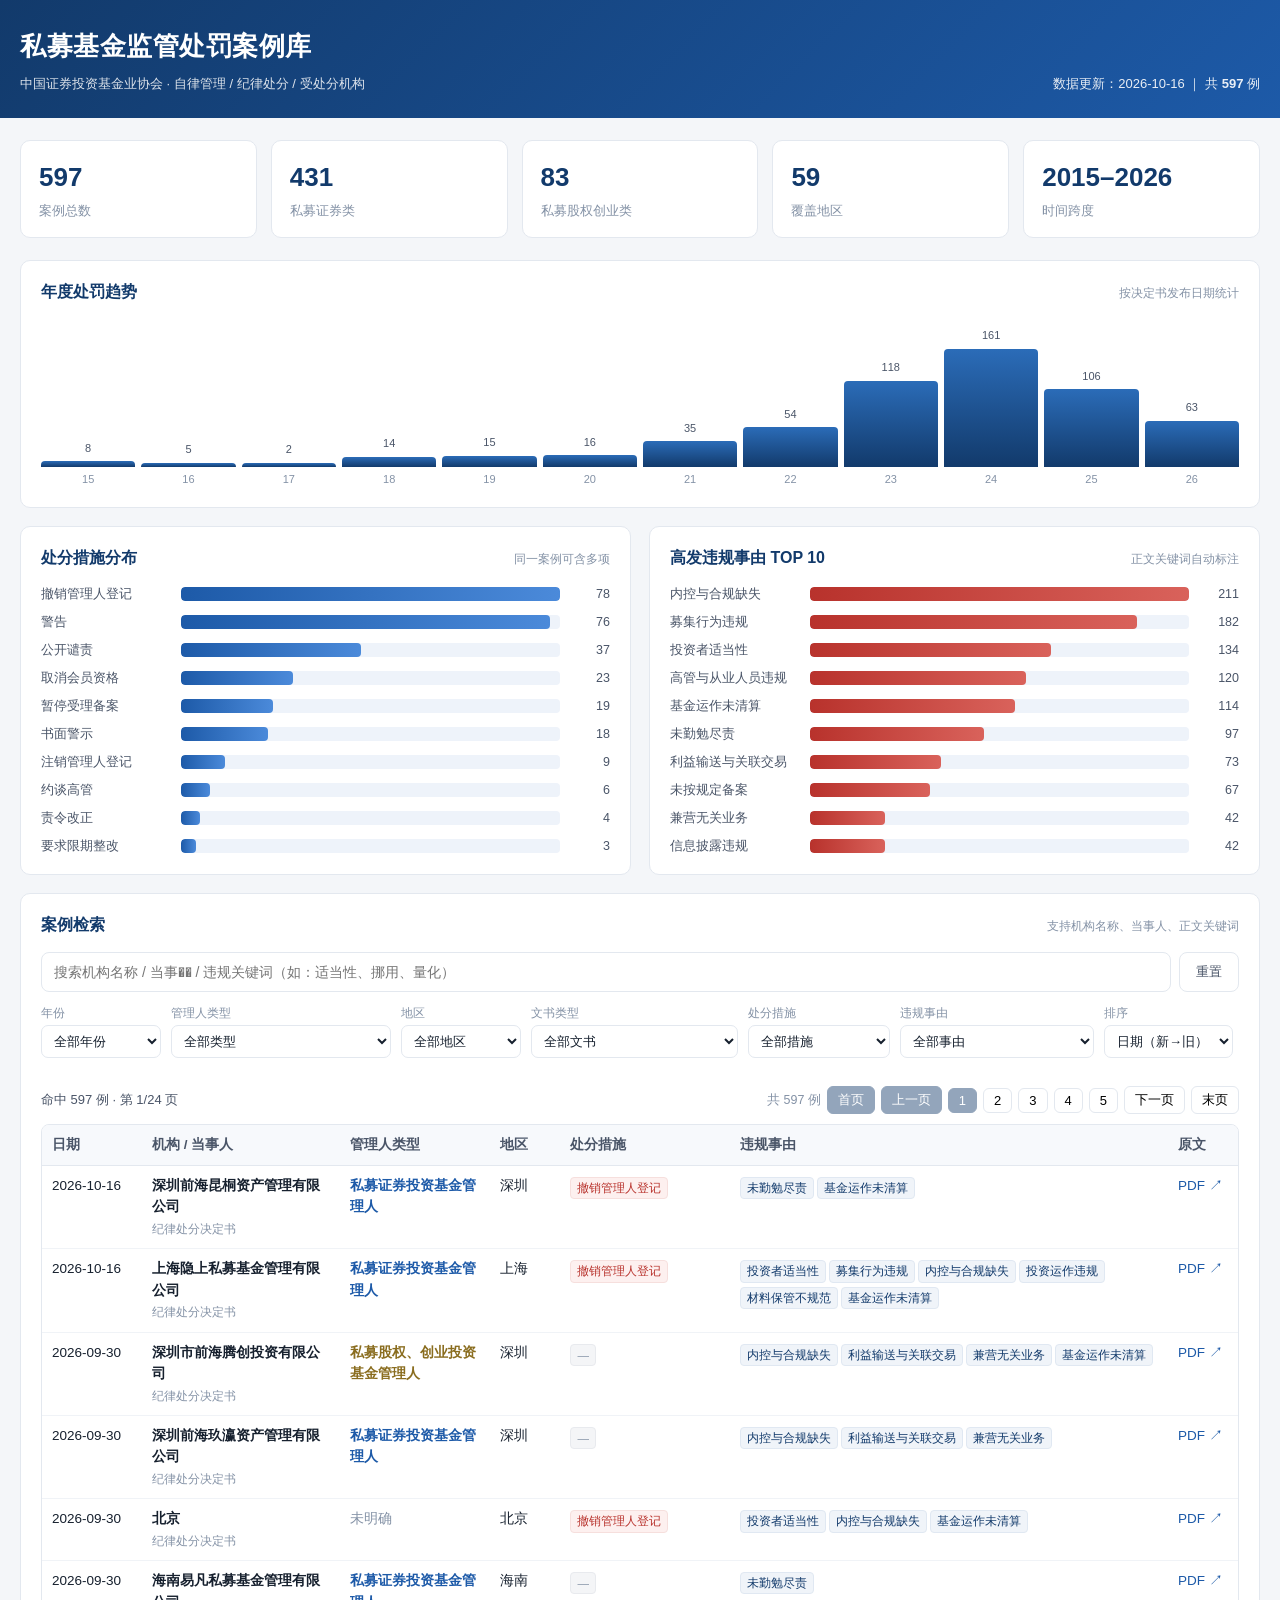
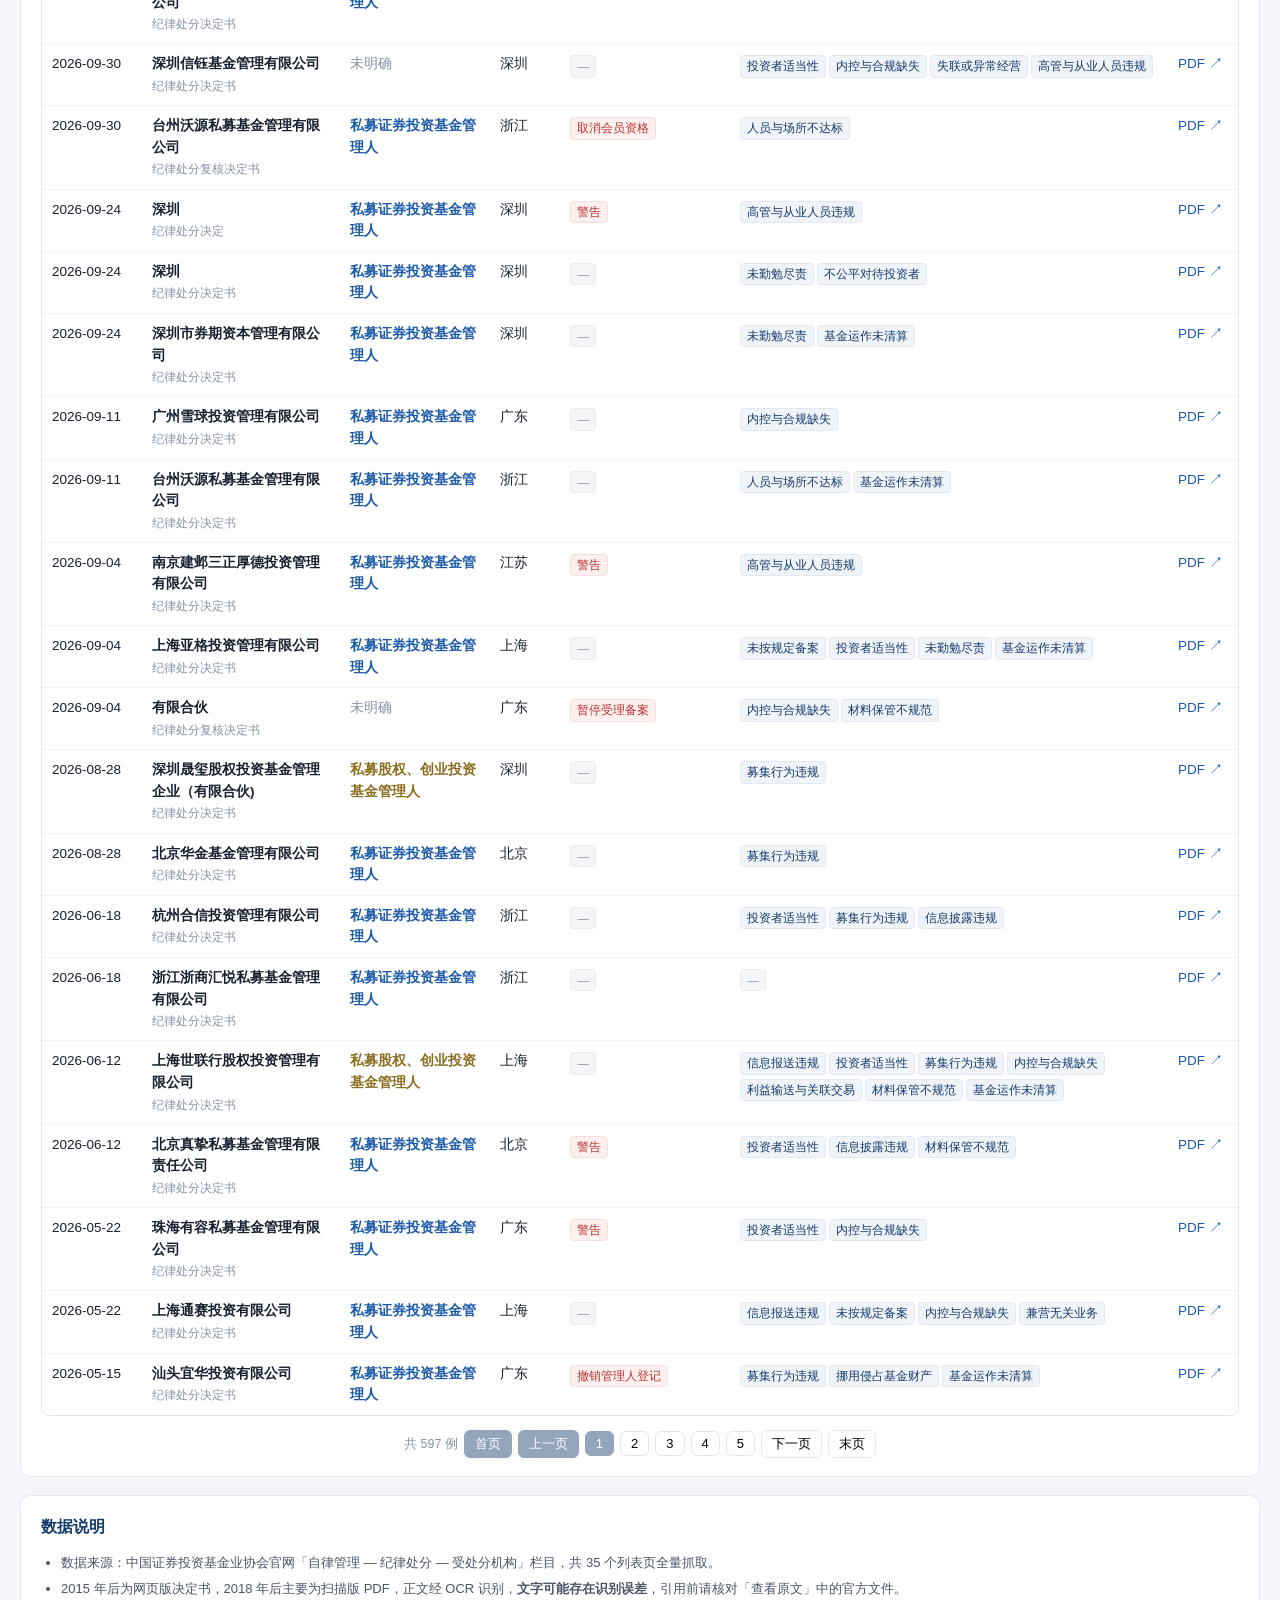
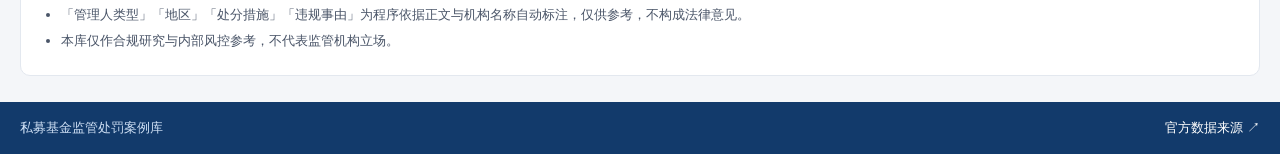
==== docs/index.html @ 7257e544 "feat: 私募基金监管处罚案例库（597 例，2015-2026） - 抓取中国证券投资基金业协会纪律处分栏目全量 597 例 - 480 份扫描 PDF 经 macOS Vision OCR + " ====
<!DOCTYPE html>
<html lang="zh-CN">
<head>
<meta charset="UTF-8">
<meta name="viewport" content="width=device-width, initial-scale=1.0">
<title>私募基金监管处罚案例库 | 中国证券投资基金业协会纪律处分</title>
<meta name="description" content="收录中国证券投资基金业协会纪律处分（受处分机构）全量案例，支持按机构、年份、地区、违规类型、处分措施检索。">
<link rel="stylesheet" href="assets/style.css">
</head>
<body>
<header class="site-header">
  <div class="wrap">
    <div class="brand">
      <h1>私募基金监管处罚案例库</h1>
      <p class="sub">中国证券投资基金业协会 · 自律管理 / 纪律处分 / 受处分机构</p>
    </div>
    <div class="meta">数据更新：<span id="update-date">—</span> ｜ 共 <b id="total-count">0</b> 例</div>
  </div>
</header>

<main class="wrap">
  <section class="stat-row" id="stat-row"></section>

  <section class="panel">
    <div class="panel-head">
      <h2>年度处罚趋势</h2>
      <span class="hint">按决定书发布日期统计</span>
    </div>
    <div class="bar-chart" id="year-chart"></div>
  </section>

  <section class="grid-2">
    <div class="panel">
      <div class="panel-head"><h2>处分措施分布</h2><span class="hint">同一案例可含多项</span></div>
      <div class="h-bars" id="penalty-chart"></div>
    </div>
    <div class="panel">
      <div class="panel-head"><h2>高发违规事由 TOP 10</h2><span class="hint">正文关键词自动标注</span></div>
      <div class="h-bars" id="violation-chart"></div>
    </div>
  </section>

  <section class="panel" id="browse">
    <div class="panel-head">
      <h2>案例检索</h2>
      <span class="hint">支持机构名称、当事人、正文关键词</span>
    </div>
    <div class="filters">
      <div class="search-box">
        <input type="search" id="q" placeholder="搜索机构名称 / 当事�� / 违规关键词（如：适当性、挪用、量化）">
        <button id="clear-q" type="button">重置</button>
      </div>
      <div class="select-row">
        <label>年份<select id="f-year"></select></label>
        <label>管理人类型<select id="f-type"></select></label>
        <label>地区<select id="f-region"></select></label>
        <label>文书类型<select id="f-doc"></select></label>
        <label>处分措施<select id="f-penalty"></select></label>
        <label>违规事由<select id="f-violation"></select></label>
        <label>排序<select id="f-sort">
          <option value="date-desc">日期（新→旧）</option>
          <option value="date-asc">日期（旧→新）</option>
          <option value="org">机构名称</option>
        </select></label>
      </div>
      <div class="chips" id="active-filters"></div>
    </div>
    <div class="result-bar">
      <span id="result-count">—</span>
      <div class="pager" id="pager"></div>
    </div>
    <div class="table-wrap">
      <table class="cases">
        <thead>
          <tr>
            <th style="width:100px">日期</th>
            <th>机构 / 当事人</th>
            <th style="width:150px">管理人类型</th>
            <th style="width:70px">地区</th>
            <th style="width:170px">处分措施</th>
            <th>违规事由</th>
            <th style="width:70px">原文</th>
          </tr>
        </thead>
        <tbody id="case-tbody"></tbody>
      </table>
    </div>
    <div class="pager bottom" id="pager2"></div>
  </section>

  <section class="panel">
    <div class="panel-head"><h2>数据说明</h2></div>
    <ul class="notes">
      <li>数据来源：中国证券投资基金业协会官网「自律管理 — 纪律处分 — 受处分机构」栏目，共 35 个列表页全量抓取。</li>
      <li>2015 年后为网页版决定书，2018 年后主要为扫描版 PDF，正文经 OCR 识别，<b>文字可能存在识别误差</b>，引用前请核对「查看原文」中的官方文件。</li>
      <li>「管理人类型」「地区」「处分措施」「违规事由」为程序依据正文与机构名称自动标注，仅供参考，不构成法律意见。</li>
      <li>本库仅作合规研究与内部风控参考，不代表监管机构立场。</li>
    </ul>
  </section>
</main>

<footer class="site-footer">
  <div class="wrap">
    <span>私募基金监管处罚案例库</span>
    <a id="src-link" href="https://www.amac.org.cn/zlgl/jlcf/scfjg/index.html" target="_blank" rel="noopener">官方数据来源 ↗</a>
  </div>
</footer>

<div class="modal" id="modal" hidden>
  <div class="modal-box">
    <div class="modal-head">
      <h3 id="m-title"></h3>
      <button id="m-close" type="button" aria-label="关闭">×</button>
    </div>
    <div class="modal-meta" id="m-meta"></div>
    <div class="modal-body"><pre id="m-text">正文加载中…</pre></div>
    <div class="modal-foot"><a id="m-link" href="#" target="_blank" rel="noopener">查看协会原文 ↗</a></div>
  </div>
</div>

<script src="assets/app.js"></script>
</body>
</html>
---- docs/assets/style.css ----
:root{
  --bg:#f4f6f9; --card:#fff; --ink:#16202e; --ink2:#4a5568; --ink3:#8492a6;
  --line:#e3e8ef; --brand:#123a6b; --brand2:#1d5aa8; --accent:#b8322c;
  --soft:#eef3fa; --ok:#1f7a55;
}
*{box-sizing:border-box}
body{margin:0;background:var(--bg);color:var(--ink);
  font:15px/1.6 -apple-system,BlinkMacSystemFont,"PingFang SC","Microsoft YaHei","Helvetica Neue",Arial,sans-serif}
.wrap{max-width:1280px;margin:0 auto;padding:0 20px}
a{color:var(--brand2);text-decoration:none}
a:hover{text-decoration:underline}

.site-header{background:linear-gradient(135deg,#123a6b,#1d5aa8);color:#fff;padding:26px 0 24px}
.site-header .wrap{display:flex;justify-content:space-between;align-items:flex-end;flex-wrap:wrap;gap:12px}
.brand h1{margin:0;font-size:26px;letter-spacing:.5px}
.brand .sub{margin:6px 0 0;opacity:.85;font-size:13px}
.site-header .meta{font-size:13px;opacity:.9}

.stat-row{display:grid;grid-template-columns:repeat(auto-fit,minmax(150px,1fr));gap:14px;margin:22px 0}
.stat{background:var(--card);border:1px solid var(--line);border-radius:10px;padding:16px 18px}
.stat .n{font-size:26px;font-weight:700;color:var(--brand)}
.stat .l{font-size:12.5px;color:var(--ink3);margin-top:2px}

.panel{background:var(--card);border:1px solid var(--line);border-radius:10px;padding:18px 20px;margin-bottom:18px}
.panel-head{display:flex;justify-content:space-between;align-items:baseline;margin-bottom:14px}
.panel-head h2{margin:0;font-size:16px;color:var(--brand)}
.hint{font-size:12px;color:var(--ink3)}

.grid-2{display:grid;grid-template-columns:1fr 1fr;gap:18px}
@media(max-width:900px){.grid-2{grid-template-columns:1fr}}

/* 年度柱状图 */
.bar-chart{display:flex;align-items:flex-end;gap:6px;height:170px;padding-top:8px}
.bar-chart .col{flex:1;display:flex;flex-direction:column;justify-content:flex-end;align-items:center;gap:4px}
.bar-chart .bar{width:100%;background:linear-gradient(180deg,#2b6cb8,#123a6b);border-radius:4px 4px 0 0;min-height:2px}
.bar-chart .v{font-size:11px;color:var(--ink2)}
.bar-chart .k{font-size:11px;color:var(--ink3);white-space:nowrap}

/* 横向条形 */
.h-bars{display:flex;flex-direction:column;gap:8px}
.h-bar{display:grid;grid-template-columns:132px 1fr 42px;align-items:center;gap:8px;font-size:12.5px}
.h-bar .track{background:var(--soft);border-radius:4px;height:14px;overflow:hidden}
.h-bar .fill{height:100%;background:linear-gradient(90deg,#b8322c,#d9625b);border-radius:4px}
.h-bar .fill.blue{background:linear-gradient(90deg,#1d5aa8,#4b8ada)}
.h-bar .num{text-align:right;color:var(--ink2)}
.h-bar .name{color:var(--ink2);overflow:hidden;text-overflow:ellipsis;white-space:nowrap}

/* 筛选 */
.filters{display:flex;flex-direction:column;gap:12px}
.search-box{display:flex;gap:8px}
.search-box input{flex:1;padding:10px 12px;border:1px solid var(--line);border-radius:8px;font-size:14px;outline:none}
.search-box input:focus{border-color:var(--brand2)}
.search-box button{padding:10px 16px;border:1px solid var(--line);background:#fff;border-radius:8px;cursor:pointer;color:var(--ink2)}
.search-box button:hover{background:var(--soft)}
.select-row{display:flex;flex-wrap:wrap;gap:10px}
.select-row label{display:flex;flex-direction:column;font-size:11.5px;color:var(--ink3);gap:3px}
.select-row select{padding:7px 8px;border:1px solid var(--line);border-radius:7px;background:#fff;font-size:13px;color:var(--ink);min-width:120px}
.chips{display:flex;flex-wrap:wrap;gap:6px}
.chip{background:var(--soft);border:1px solid #d6e0ee;color:var(--brand);border-radius:999px;padding:3px 10px;font-size:12px}
.result-bar{display:flex;justify-content:space-between;align-items:center;margin:16px 0 10px;font-size:13px;color:var(--ink2)}
.pager{display:flex;gap:6px;align-items:center;flex-wrap:wrap}
.pager.bottom{margin-top:14px;justify-content:center}
.pager button{border:1px solid var(--line);background:#fff;border-radius:6px;padding:4px 10px;cursor:pointer;font-size:13px}
.pager button[disabled]{opacity:.45;cursor:default}
.pager button.cur{background:var(--brand);color:#fff;border-color:var(--brand)}
.pager span{font-size:12.5px;color:var(--ink3)}

.table-wrap{overflow-x:auto;border:1px solid var(--line);border-radius:8px}
table.cases{width:100%;border-collapse:collapse;font-size:13.5px}
table.cases th{background:#f7f9fc;text-align:left;padding:9px 10px;font-weight:600;color:var(--ink2);border-bottom:1px solid var(--line);white-space:nowrap}
table.cases td{padding:9px 10px;border-bottom:1px solid #f0f3f7;vertical-align:top}
table.cases tr:last-child td{border-bottom:none}
table.cases tbody tr:hover{background:#f9fbfe}
.org{font-weight:600;color:var(--ink);cursor:pointer}
.org:hover{color:var(--brand2);text-decoration:underline}
.sub2{font-size:12px;color:var(--ink3);margin-top:2px}
.tag{display:inline-block;background:#f0f4f9;color:var(--brand);border:1px solid #e0e8f2;border-radius:4px;padding:1px 6px;margin:2px 3px 2px 0;font-size:11.5px;white-space:nowrap}
.tag.red{background:#fdf0ef;color:var(--accent);border-color:#f6dfdd}
.tag.grey{background:#f4f5f7;color:var(--ink3);border-color:#e8eaee}
.type-sec{color:var(--brand2);font-weight:600}
.type-eq{color:#8a6d1f;font-weight:600}
.type-na{color:var(--ink3)}

.notes{margin:0;padding-left:20px;font-size:13px;color:var(--ink2)}
.notes li{margin:5px 0}

.site-footer{background:#123a6b;color:#cfe0f5;padding:16px 0;margin-top:26px;font-size:13px}
.site-footer .wrap{display:flex;justify-content:space-between}
.site-footer a{color:#fff}

.modal{position:fixed;inset:0;background:rgba(15,23,42,.55);display:flex;align-items:center;justify-content:center;padding:24px;z-index:50}
.modal[hidden]{display:none}
.modal-box{background:#fff;border-radius:10px;max-width:860px;width:100%;max-height:86vh;display:flex;flex-direction:column}
.modal-head{display:flex;justify-content:space-between;align-items:center;padding:16px 20px;border-bottom:1px solid var(--line)}
.modal-head h3{margin:0;font-size:16px;color:var(--brand);padding-right:12px}
.modal-head button{background:none;border:none;font-size:24px;color:var(--ink3);cursor:pointer;line-height:1}
.modal-meta{padding:10px 20px;font-size:12.5px;color:var(--ink2);border-bottom:1px solid var(--line);display:flex;flex-wrap:wrap;gap:10px}
.modal-body{padding:14px 20px;overflow:auto}
.modal-body pre{margin:0;white-space:pre-wrap;word-break:break-word;font:13.5px/1.85 "PingFang SC","Microsoft YaHei",monospace;color:var(--ink)}
.modal-foot{padding:12px 20px;border-top:1px solid var(--line);text-align:right}
@media(max-width:700px){
  .bar-chart{height:140px}
  .h-bar{grid-template-columns:100px 1fr 34px}
}
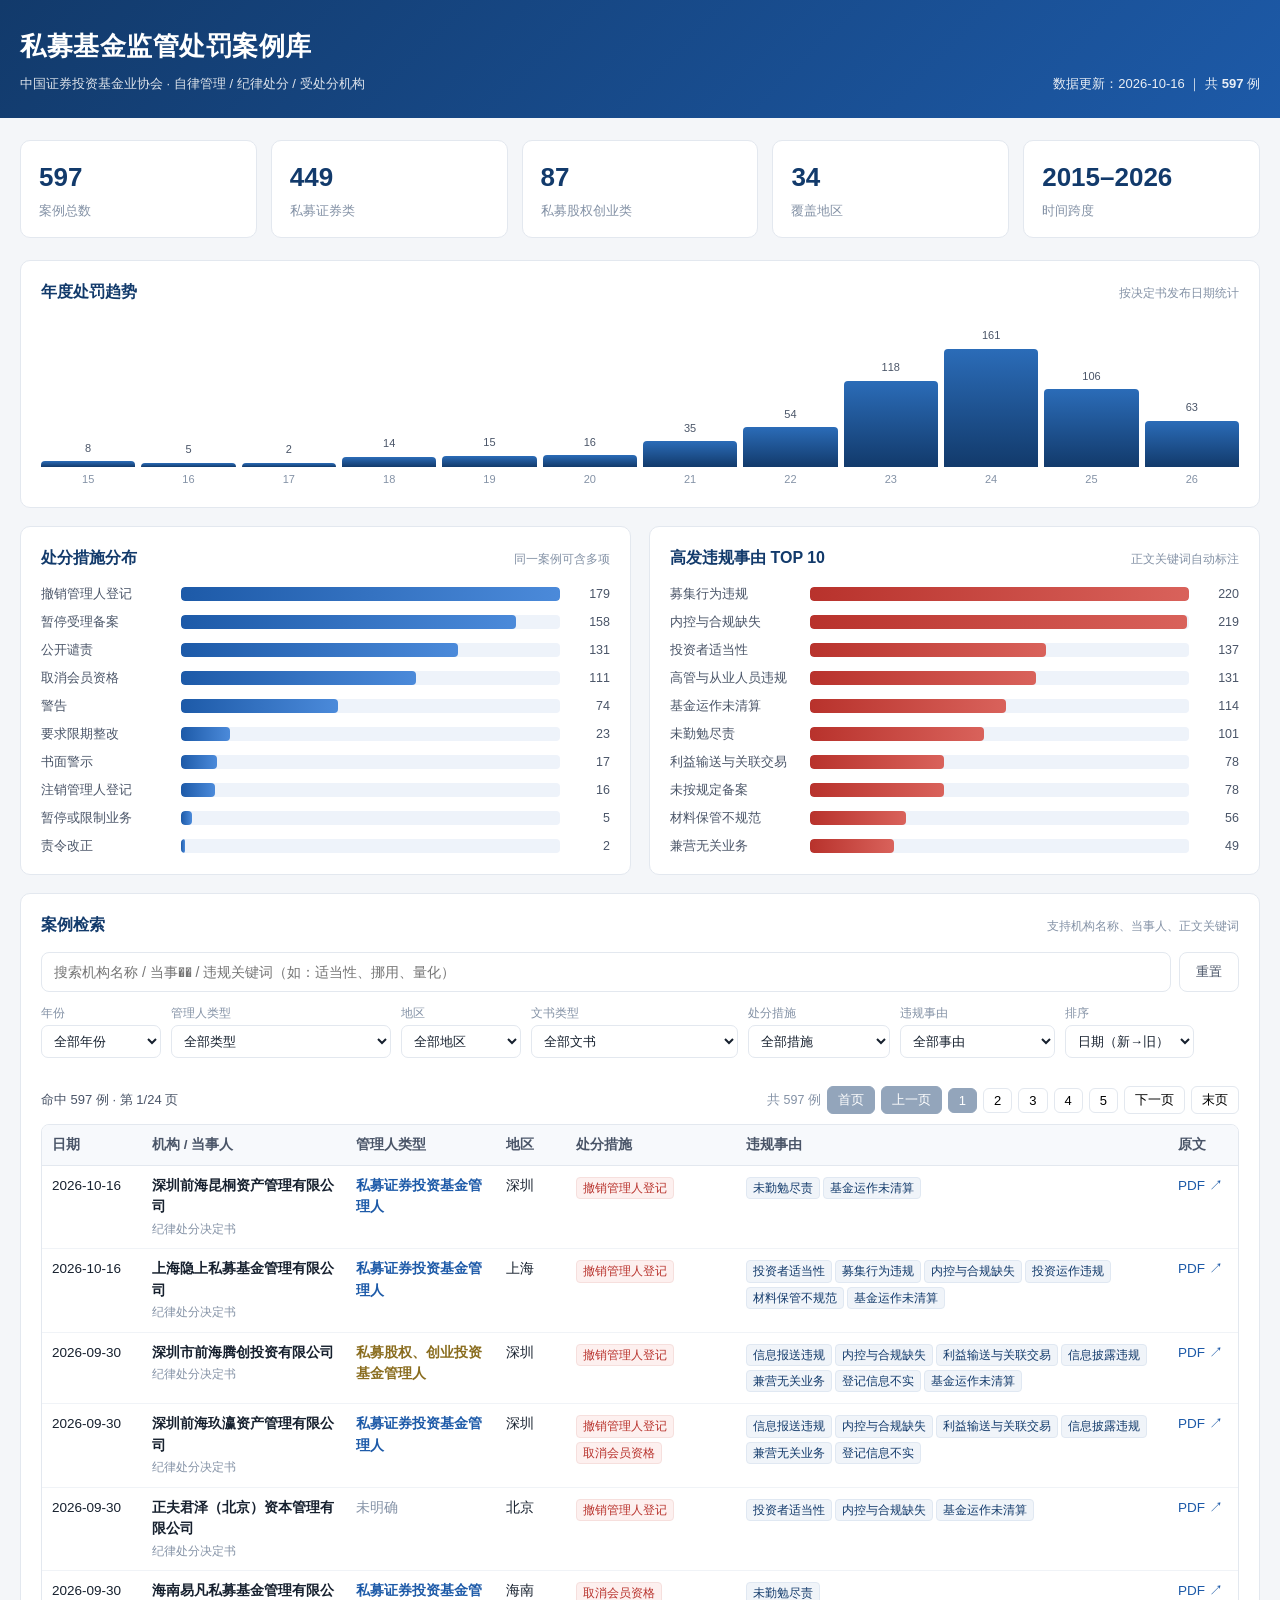
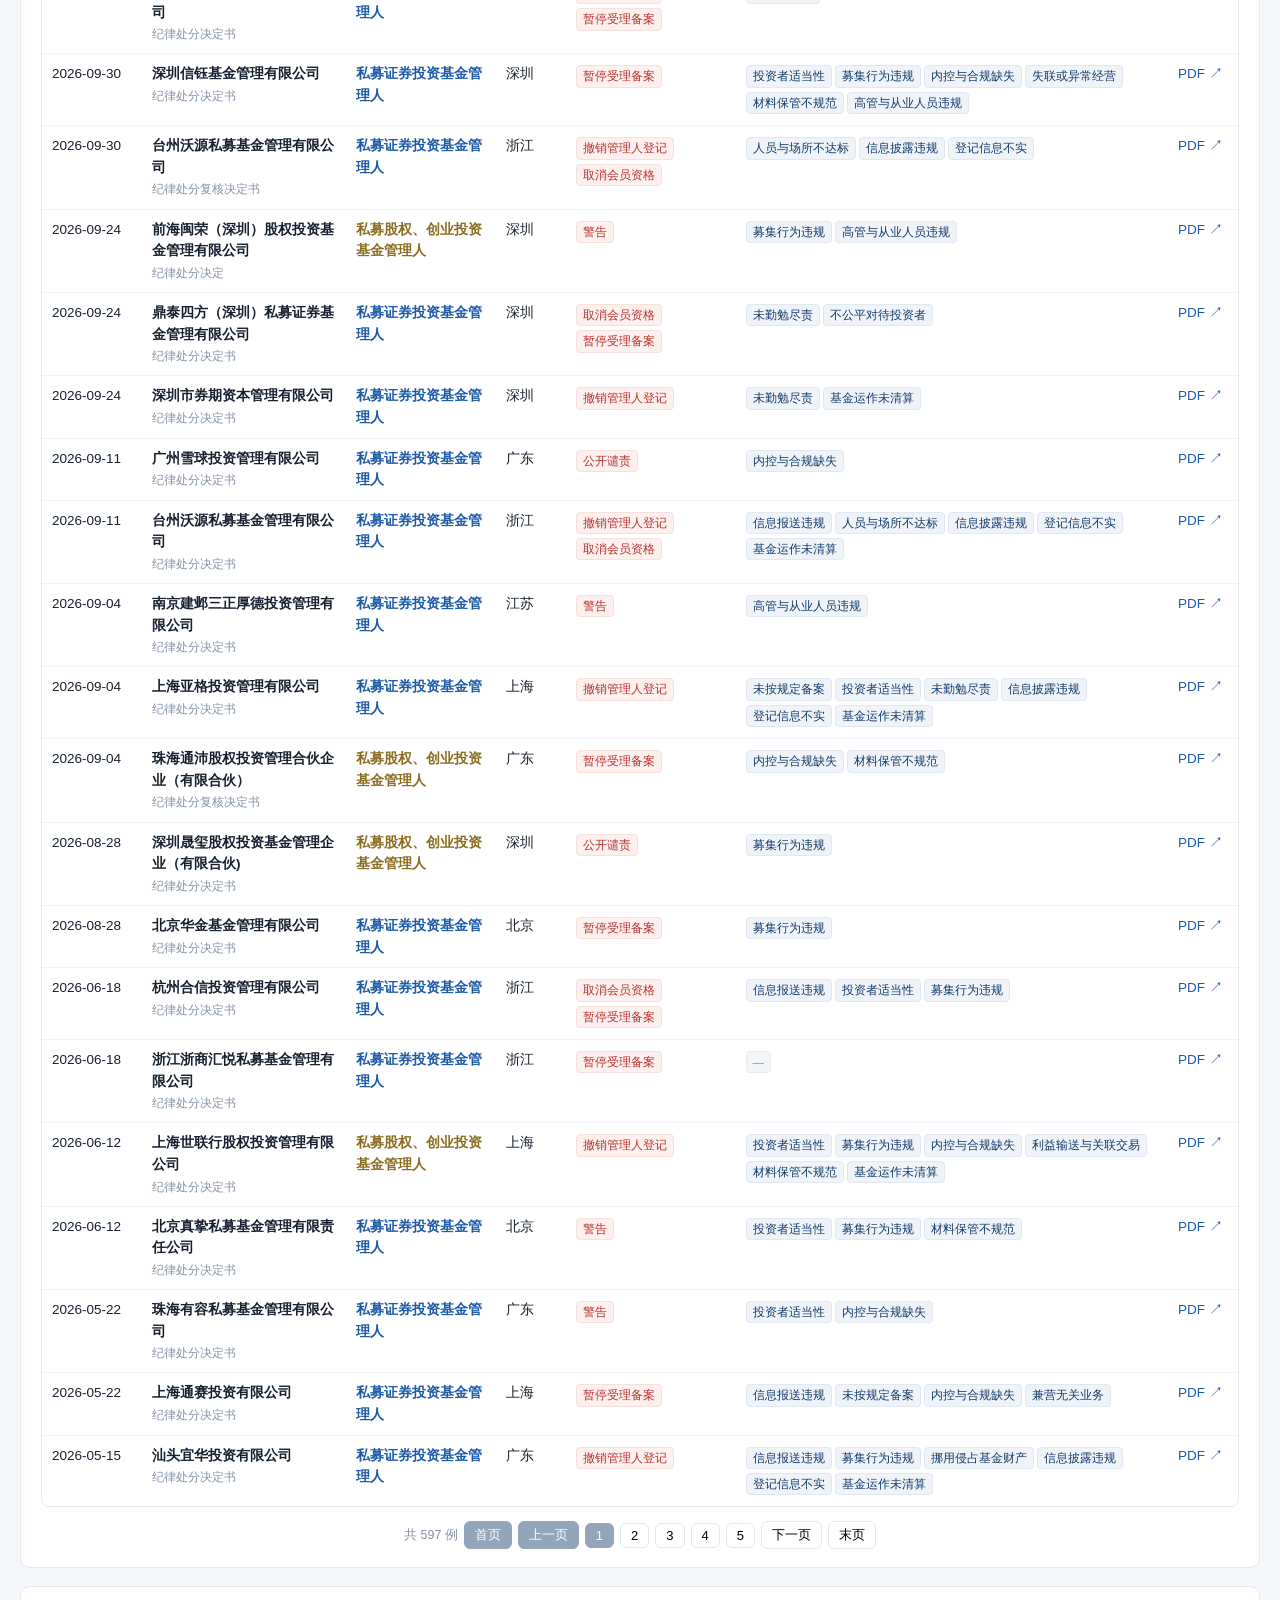
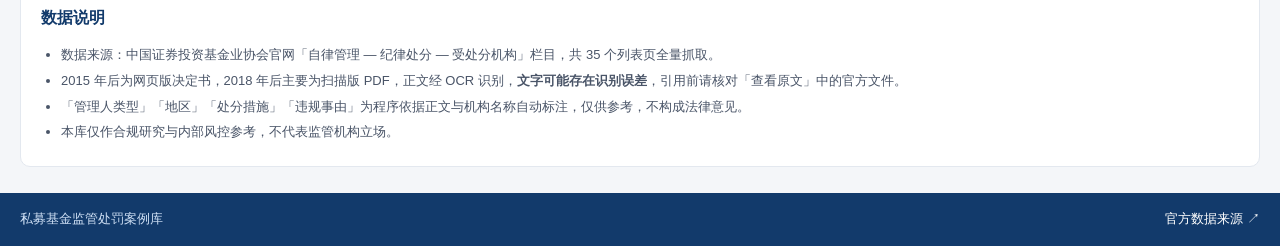
==== commit 8b86c1ad: "perf: 正文排版连贯化 + 提升机构/地区/处分措施抽取精度 - reflow(): 按缩进与编号识别段落边界，合并 OCR 视觉断行，输出连贯段落 - 字段匹配前先做 OpenCC 繁简统一 +" ====
--- a/docs/index.html
+++ b/docs/index.html
@@ -113,6 +113,7 @@
       <button id="m-close" type="button" aria-label="关闭">×</button>
     </div>
     <div class="modal-meta" id="m-meta"></div>
+    <div class="penalty-box" id="m-penalty"></div>
     <div class="modal-body"><pre id="m-text">正文加载中…</pre></div>
     <div class="modal-foot"><a id="m-link" href="#" target="_blank" rel="noopener">查看协会原文 ↗</a></div>
   </div>
--- a/docs/assets/style.css
+++ b/docs/assets/style.css
@@ -95,6 +95,10 @@
 .modal-head h3{margin:0;font-size:16px;color:var(--brand);padding-right:12px}
 .modal-head button{background:none;border:none;font-size:24px;color:var(--ink3);cursor:pointer;line-height:1}
 .modal-meta{padding:10px 20px;font-size:12.5px;color:var(--ink2);border-bottom:1px solid var(--line);display:flex;flex-wrap:wrap;gap:10px}
+.penalty-box{padding:0 20px}
+.pbox{background:#fdf6f5;border:1px solid #f3ddd9;border-left:3px solid #b8322c;border-radius:6px;padding:10px 12px;margin:12px 0 0}
+.ptitle{font-size:12px;color:#b8322c;font-weight:600;margin-bottom:5px}
+.ptext{font-size:13px;color:#3b2a28;line-height:1.75;word-break:break-word}
 .modal-body{padding:14px 20px;overflow:auto}
 .modal-body pre{margin:0;white-space:pre-wrap;word-break:break-word;font:13.5px/1.85 "PingFang SC","Microsoft YaHei",monospace;color:var(--ink)}
 .modal-foot{padding:12px 20px;border-top:1px solid var(--line);text-align:right}
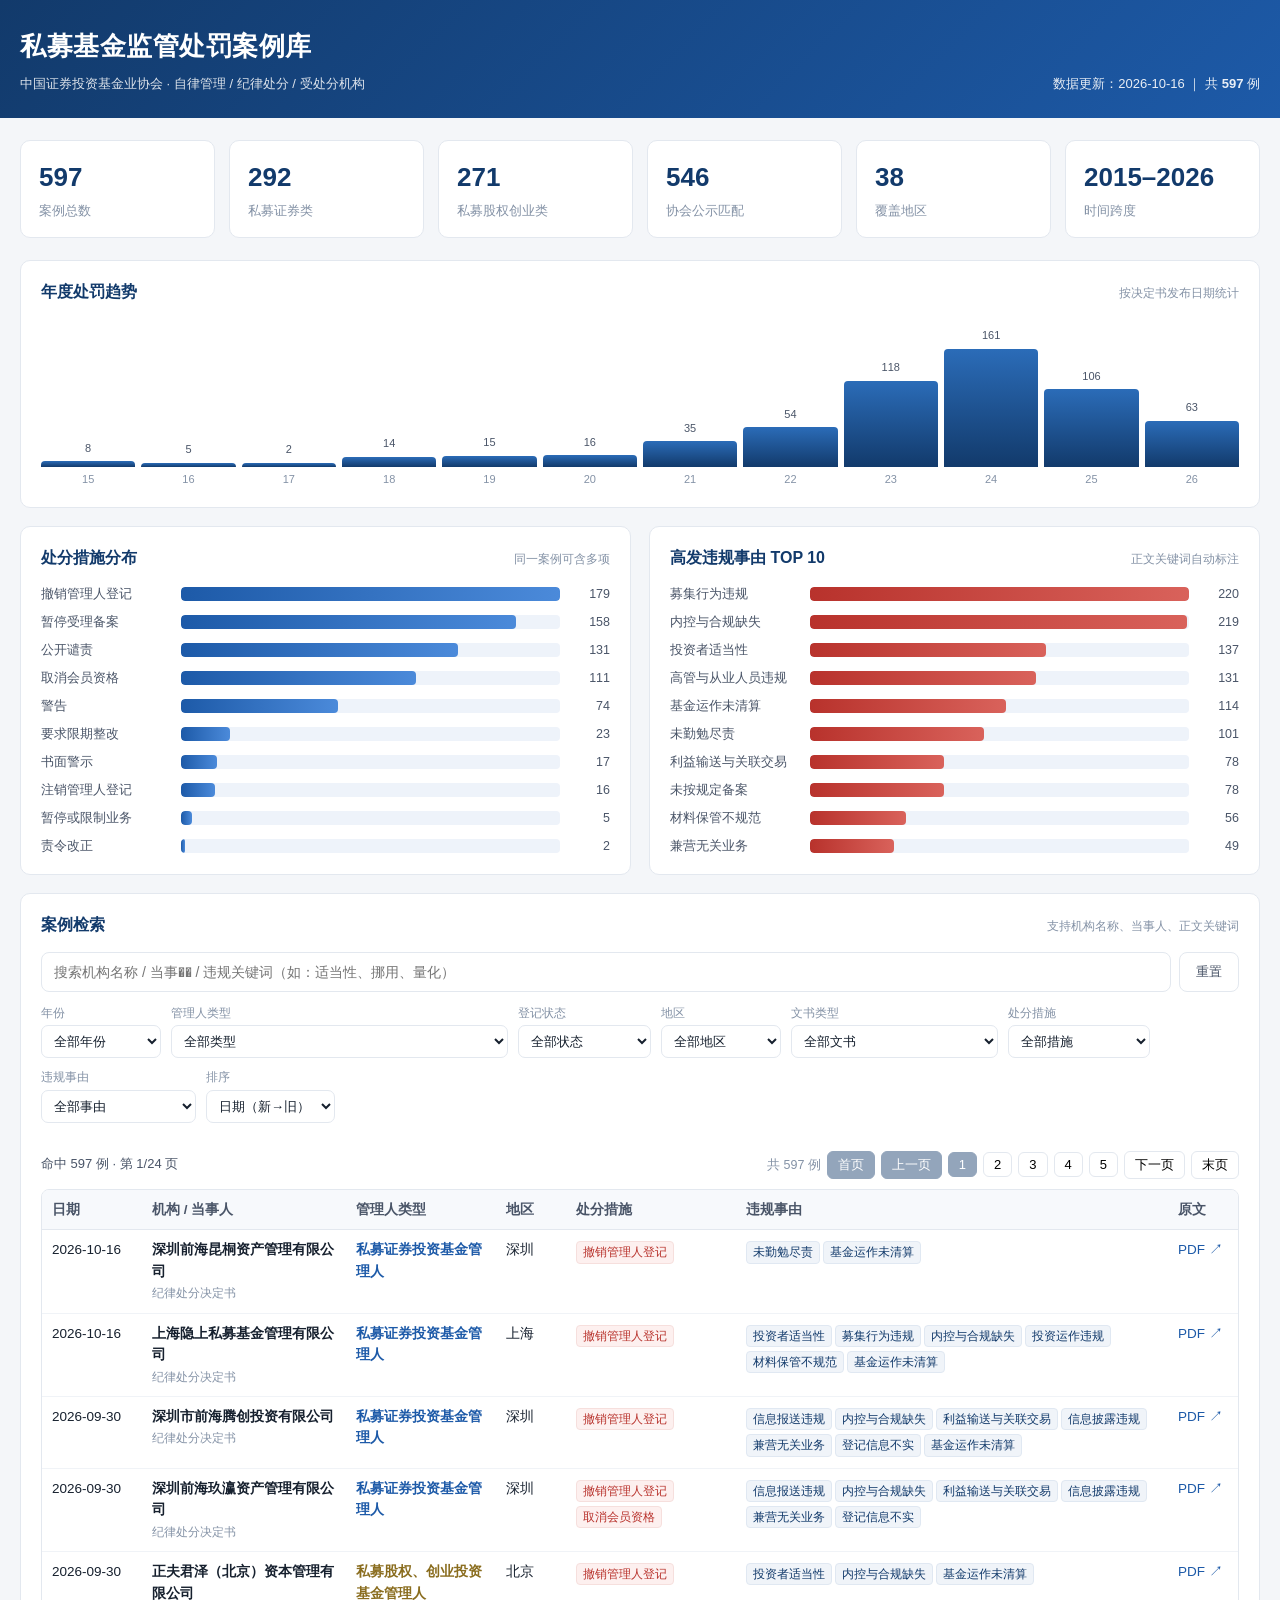
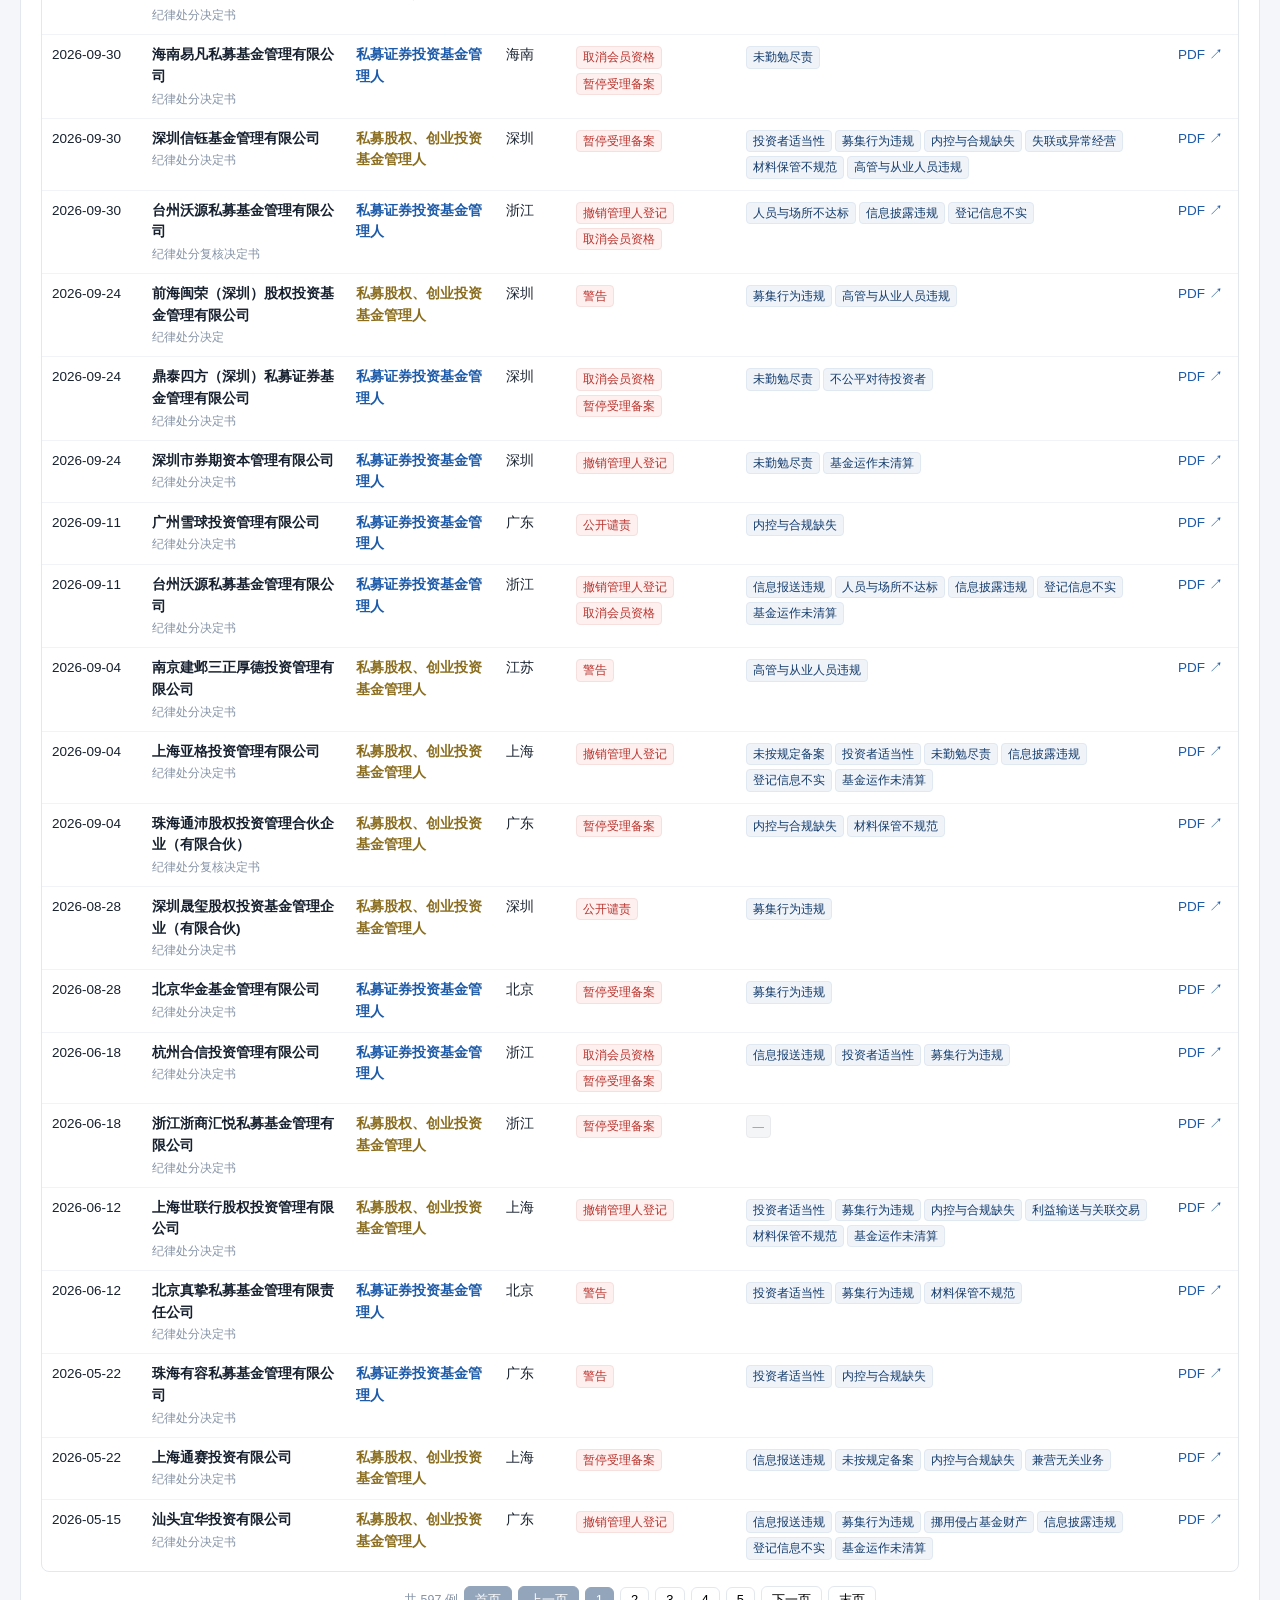
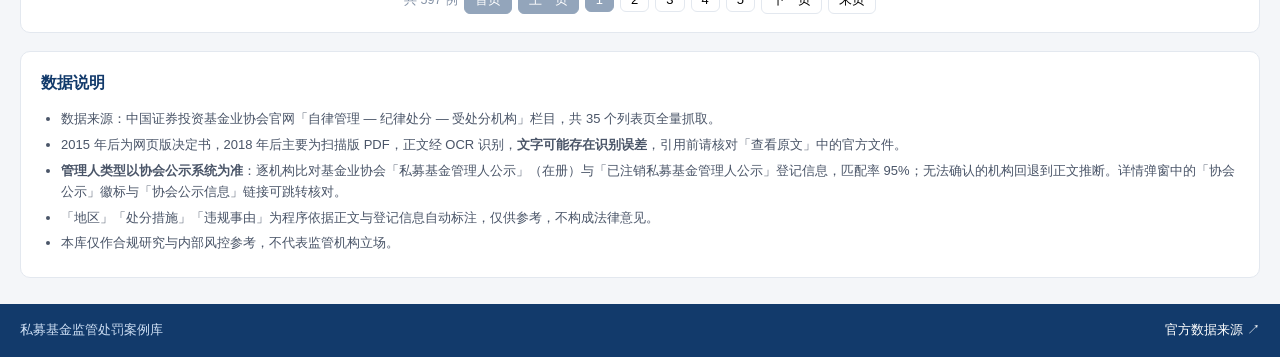
==== commit 1edabf05: "feat: 管理人类型改为协会公示系统权威核对 - 新增 query_amac_type.py：524 个受处分机构逐个比对协会公示接口   先查在册「私募基金管理人公示」(primaryInvest" ====
--- a/docs/index.html
+++ b/docs/index.html
@@ -53,6 +53,12 @@
       <div class="select-row">
         <label>年份<select id="f-year"></select></label>
         <label>管理人类型<select id="f-type"></select></label>
+        <label>登记状态<select id="f-reg">
+          <option value="">全部状态</option>
+          <option value="在册">协会公示·在册</option>
+          <option value="已注销">协会公示·已注销</option>
+          <option value="未查到">公示未查到</option>
+        </select></label>
         <label>地区<select id="f-region"></select></label>
         <label>文书类型<select id="f-doc"></select></label>
         <label>处分措施<select id="f-penalty"></select></label>
@@ -93,7 +99,8 @@
     <ul class="notes">
       <li>数据来源：中国证券投资基金业协会官网「自律管理 — 纪律处分 — 受处分机构」栏目，共 35 个列表页全量抓取。</li>
       <li>2015 年后为网页版决定书，2018 年后主要为扫描版 PDF，正文经 OCR 识别，<b>文字可能存在识别误差</b>，引用前请核对「查看原文」中的官方文件。</li>
-      <li>「管理人类型」「地区」「处分措施」「违规事由」为程序依据正文与机构名称自动标注，仅供参考，不构成法律意见。</li>
+      <li><b>管理人类型以协会公示系统为准</b>：逐机构比对基金业协会「私募基金管理人公示」（在册）与「已注销私募基金管理人公示」登记信息，匹配率 95%；无法确认的机构回退到正文推断。详情弹窗中的「协会公示」徽标与「协会公示信息」链接可跳转核对。</li>
+      <li>「地区」「处分措施」「违规事由」为程序依据正文与登记信息自动标注，仅供参考，不构成法律意见。</li>
       <li>本库仅作合规研究与内部风控参考，不代表监管机构立场。</li>
     </ul>
   </section>
@@ -115,7 +122,10 @@
     <div class="modal-meta" id="m-meta"></div>
     <div class="penalty-box" id="m-penalty"></div>
     <div class="modal-body"><pre id="m-text">正文加载中…</pre></div>
-    <div class="modal-foot"><a id="m-link" href="#" target="_blank" rel="noopener">查看协会原文 ↗</a></div>
+    <div class="modal-foot">
+      <a id="m-link" href="#" target="_blank" rel="noopener">查看协会原文 ↗</a>
+      <a id="m-reg" href="#" target="_blank" rel="noopener" hidden>协会公示信息 ↗</a>
+    </div>
   </div>
 </div>
 
--- a/docs/assets/style.css
+++ b/docs/assets/style.css
@@ -99,6 +99,11 @@
 .pbox{background:#fdf6f5;border:1px solid #f3ddd9;border-left:3px solid #b8322c;border-radius:6px;padding:10px 12px;margin:12px 0 0}
 .ptitle{font-size:12px;color:#b8322c;font-weight:600;margin-bottom:5px}
 .ptext{font-size:13px;color:#3b2a28;line-height:1.75;word-break:break-word}
+/* 协会公示状态徽标 */
+.reg-badge{display:inline-block;margin-left:8px;padding:1px 8px;border-radius:9px;font-size:11px;font-weight:600;vertical-align:1px}
+.reg-on{background:#e8f2ea;color:#2e6b3e;border:1px solid #c4ddca}
+.reg-off{background:#f4e6d9;color:#9a5b21;border:1px solid #e3c9a8}
+.modal-foot a{margin-right:16px}
 .modal-body{padding:14px 20px;overflow:auto}
 .modal-body pre{margin:0;white-space:pre-wrap;word-break:break-word;font:13.5px/1.85 "PingFang SC","Microsoft YaHei",monospace;color:var(--ink)}
 .modal-foot{padding:12px 20px;border-top:1px solid var(--line);text-align:right}
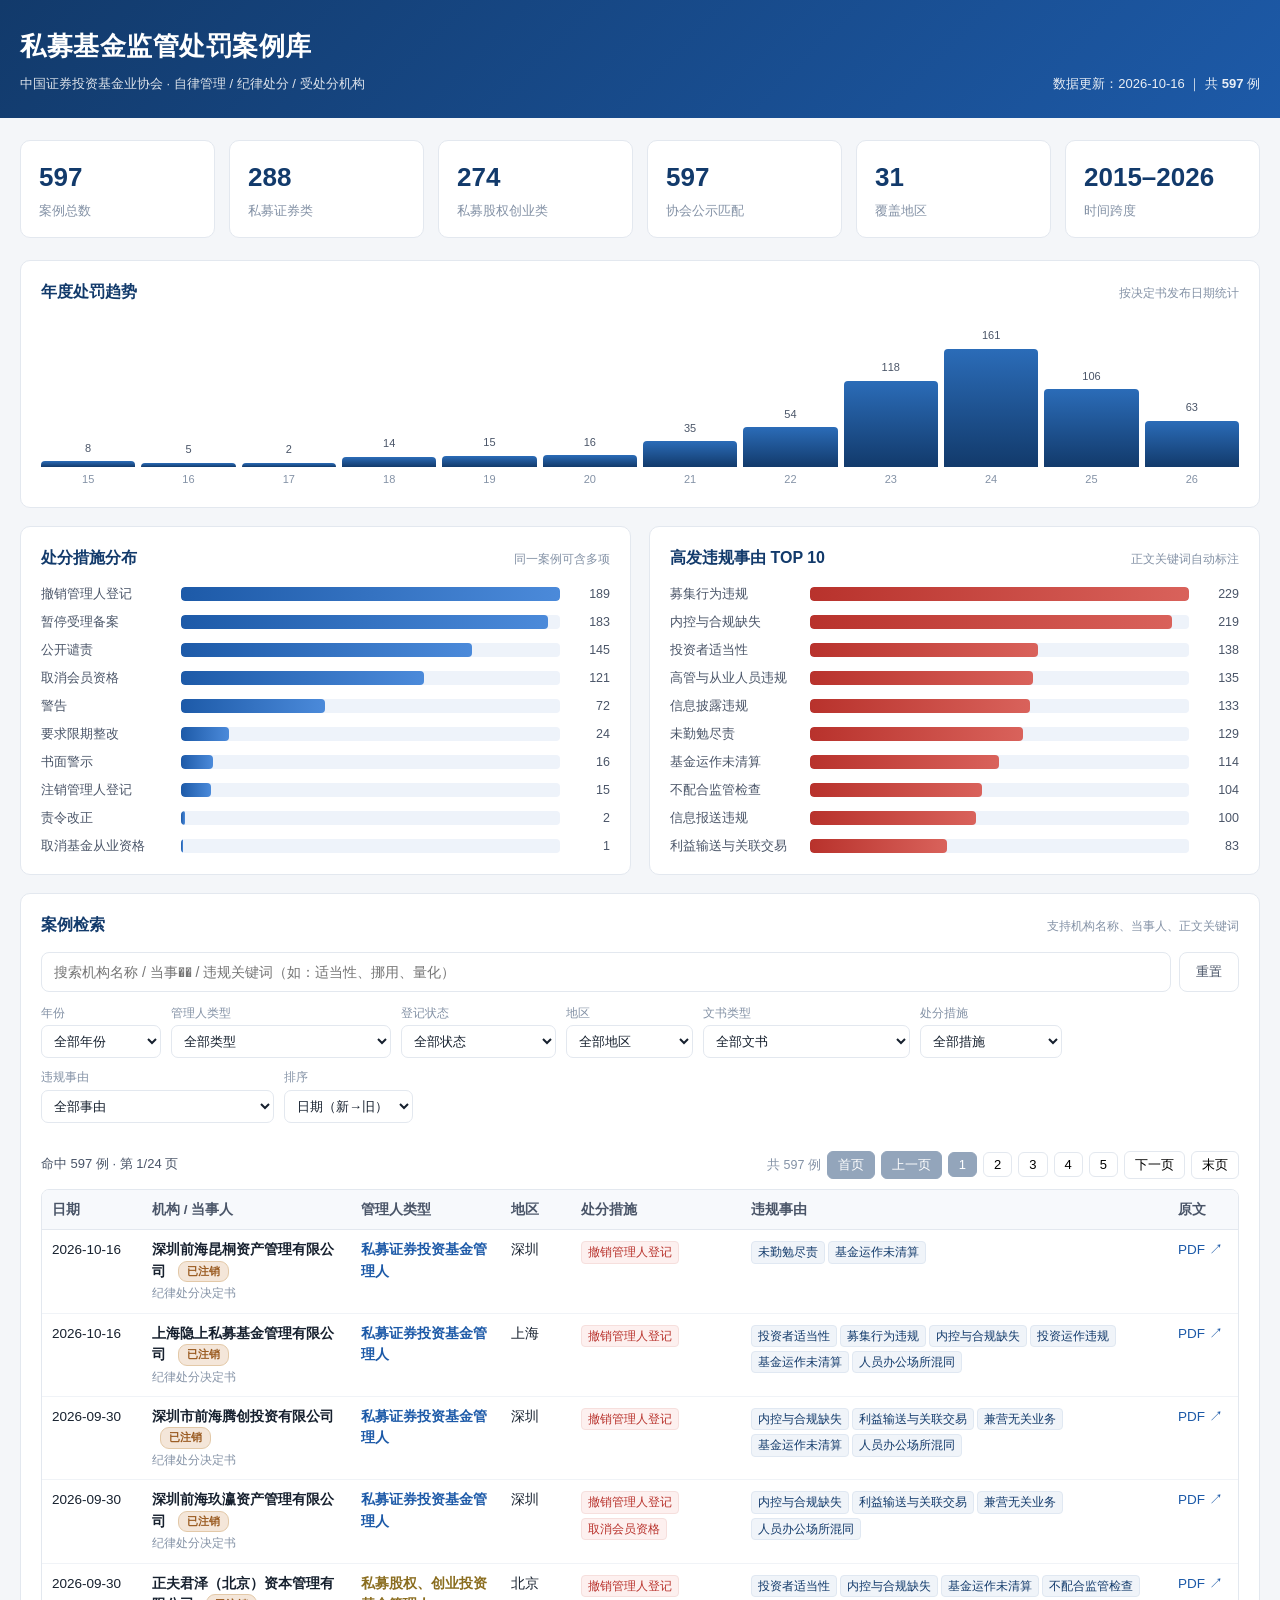
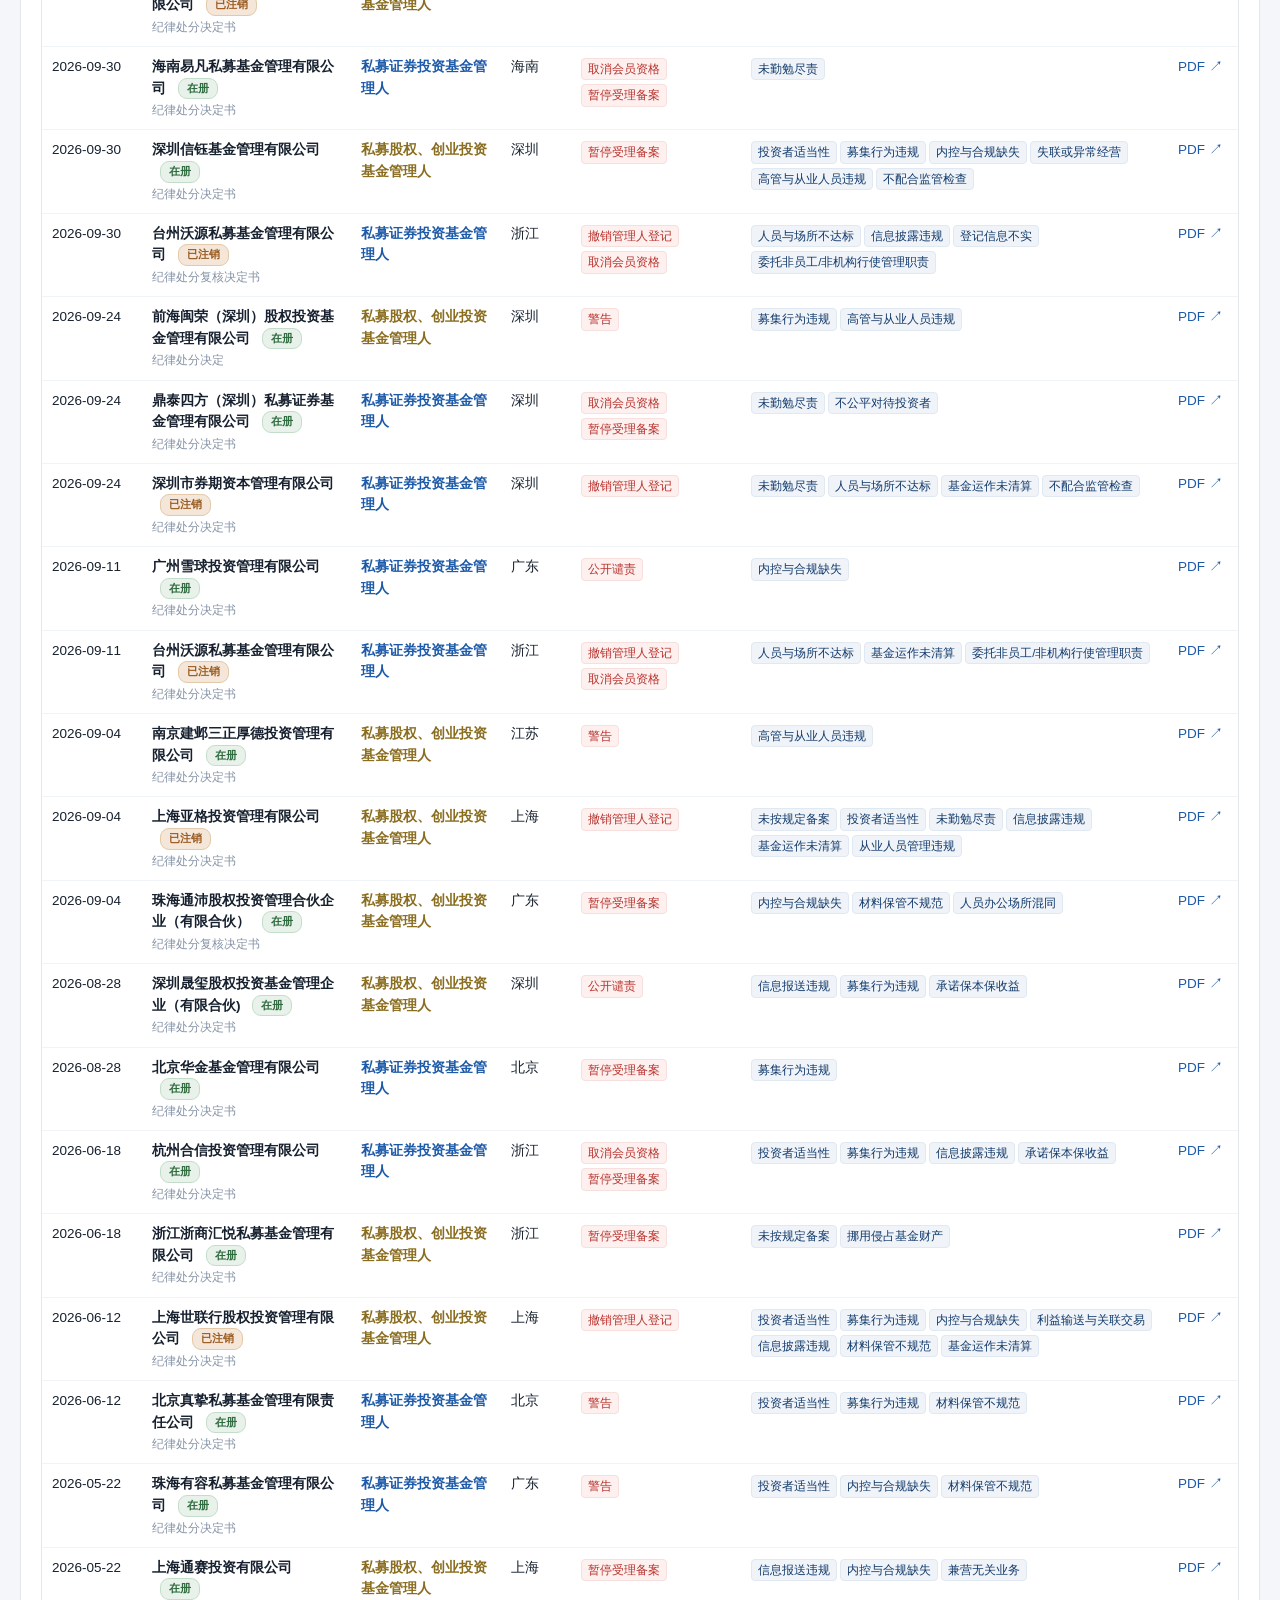
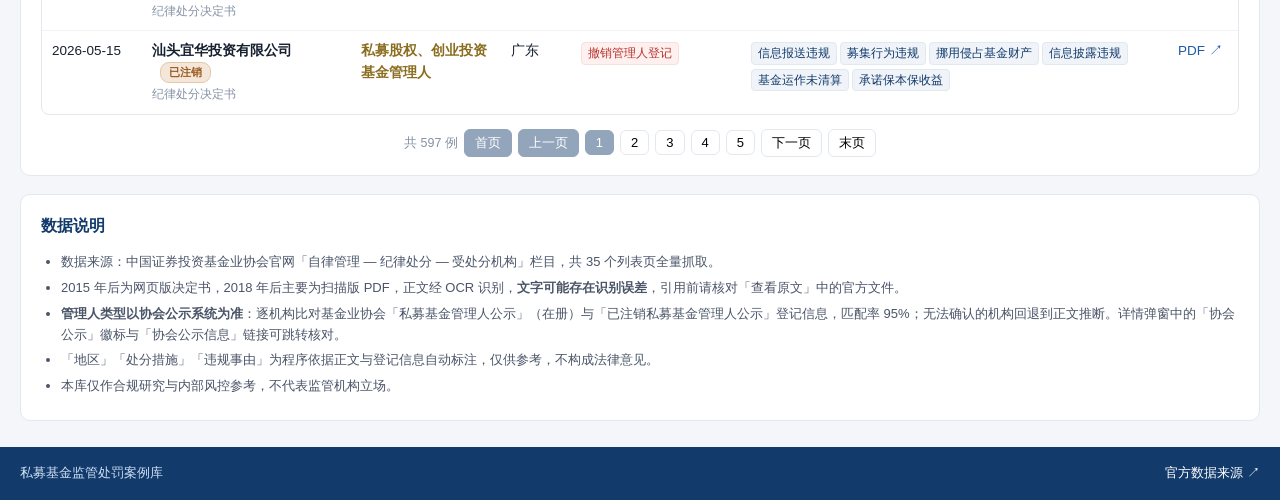
==== commit dfc8680c: "fix: 登记状态收敛为在册/已注销两类，查无记录标记已更名 - registry_status 仅保留「在册」「已注销」；未查到/不适用/空值分别处理 - 新增 name_changed 字段：协会" ====
--- a/docs/index.html
+++ b/docs/index.html
@@ -55,9 +55,9 @@
         <label>管理人类型<select id="f-type"></select></label>
         <label>登记状态<select id="f-reg">
           <option value="">全部状态</option>
-          <option value="在册">协会公示·在册</option>
-          <option value="已注销">协会公示·已注销</option>
-          <option value="未查到">公示未查到</option>
+          <option value="在册">在册</option>
+          <option value="已注销">已注销</option>
+          <option value="__renamed">已注销（名称变更）</option>
         </select></label>
         <label>地区<select id="f-region"></select></label>
         <label>文书类型<select id="f-doc"></select></label>
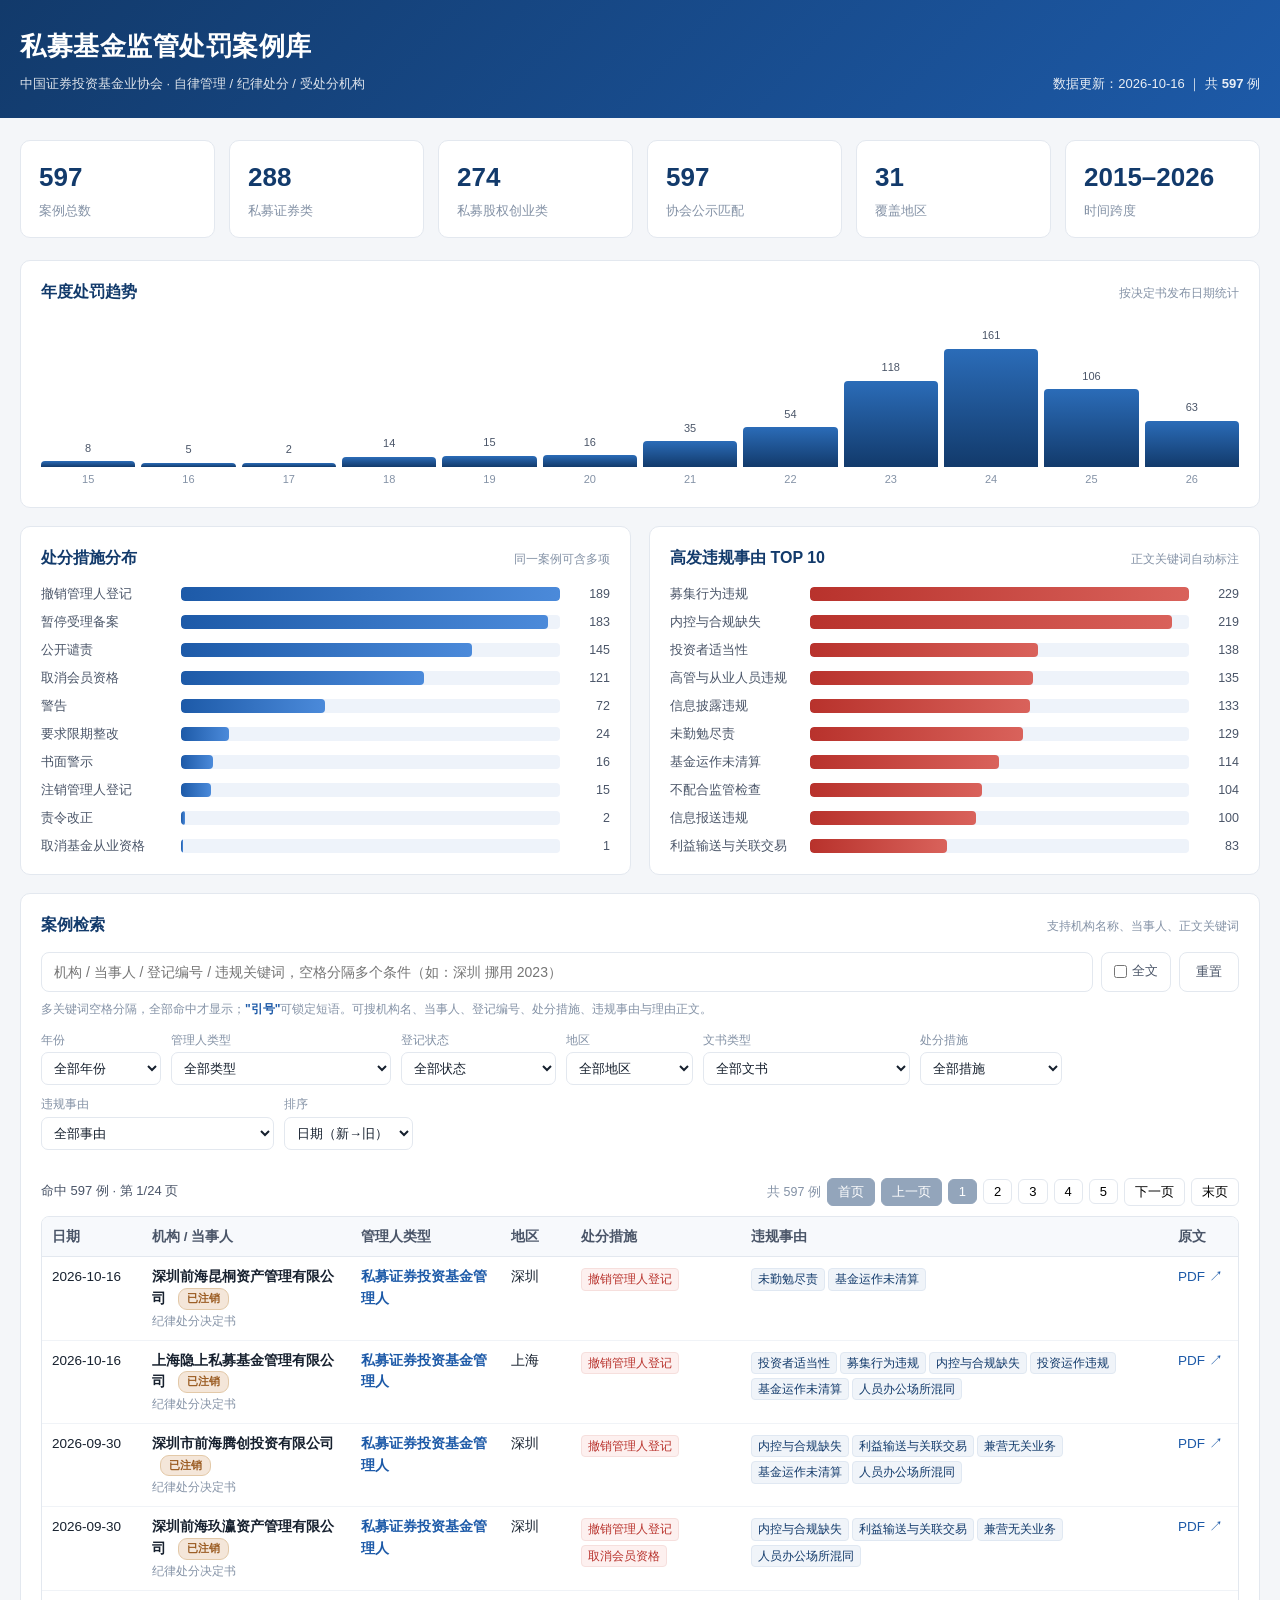
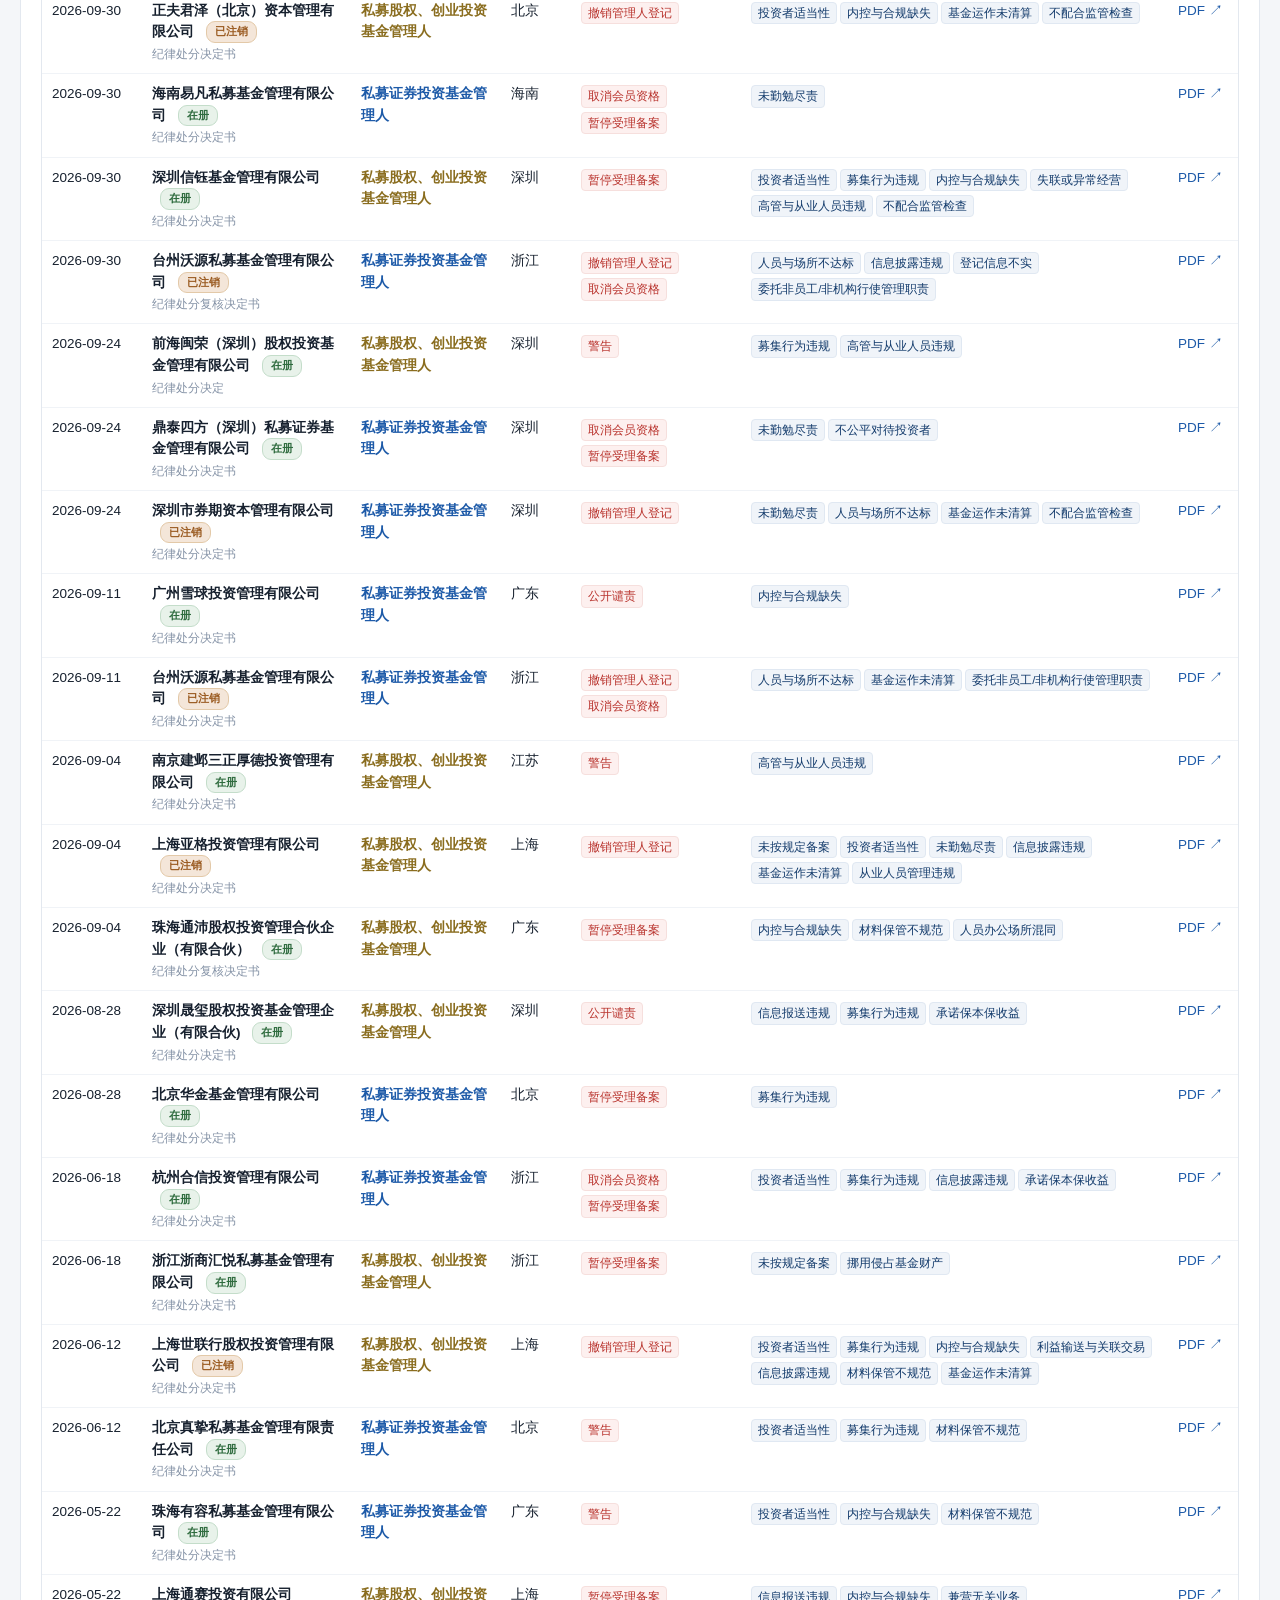
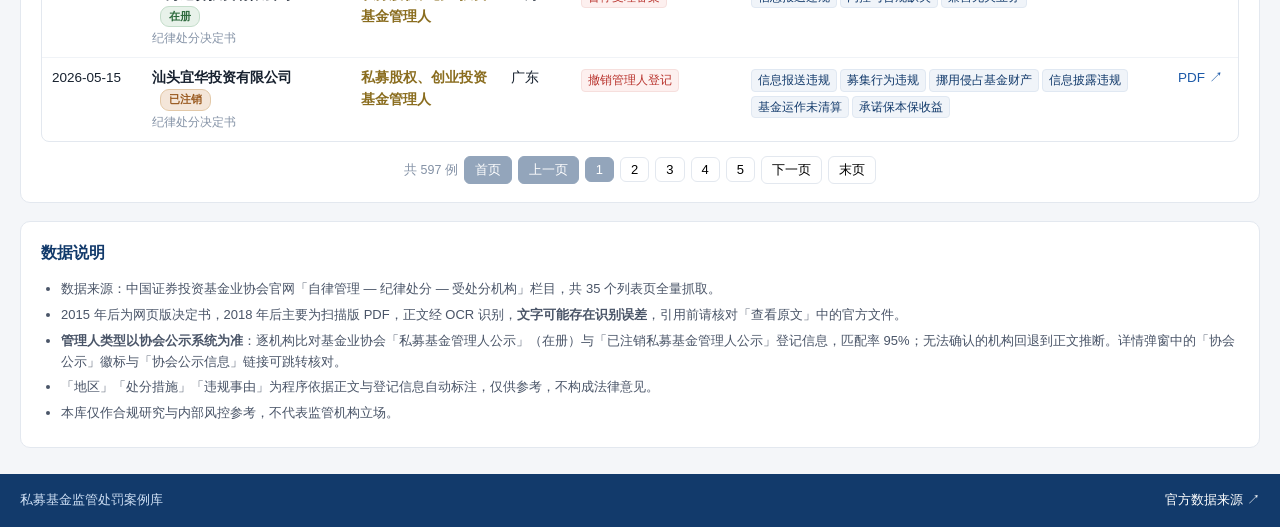
==== commit 29504306: "feat: 重写检索逻辑，大幅提升搜索精度 - 全角归一/去标点/分词：支持空格分隔多关键词（AND）、引号锁定短语 - 字段加权打分排序：机构名 > 标题 > 类型/地区/措施/事由/登记编号 > " ====
--- a/docs/index.html
+++ b/docs/index.html
@@ -5,7 +5,7 @@
 <meta name="viewport" content="width=device-width, initial-scale=1.0">
 <title>私募基金监管处罚案例库 | 中国证券投资基金业协会纪律处分</title>
 <meta name="description" content="收录中国证券投资基金业协会纪律处分（受处分机构）全量案例，支持按机构、年份、地区、违规类型、处分措施检索。">
-<link rel="stylesheet" href="assets/style.css">
+<link rel="stylesheet" href="assets/style.css?v=202610301031">
 </head>
 <body>
 <header class="site-header">
@@ -47,9 +47,14 @@
     </div>
     <div class="filters">
       <div class="search-box">
-        <input type="search" id="q" placeholder="搜索机构名称 / 当事�� / 违规关键词（如：适当性、挪用、量化）">
+        <input type="search" id="q" autocomplete="off" spellcheck="false"
+               placeholder="机构 / 当事人 / 登记编号 / 违规关键词，空格分隔多个条件（如：深圳 挪用 2023）">
+        <label class="ft-toggle" title="同时检索处分决定书正文全文（首次使用需加载约 3MB）">
+          <input type="checkbox" id="f-full"><span>全文</span>
+        </label>
         <button id="clear-q" type="button">重置</button>
       </div>
+      <div class="search-tip" id="search-tip">多关键词空格分隔，全部命中才显示；<b>"引号"</b>可锁定短语。可搜机构名、当事人、登记编号、处分措施、违规事由与理由正文。</div>
       <div class="select-row">
         <label>年份<select id="f-year"></select></label>
         <label>管理人类型<select id="f-type"></select></label>
@@ -129,6 +134,6 @@
   </div>
 </div>
 
-<script src="assets/app.js"></script>
+<script src="assets/app.js?v=202610301031"></script>
 </body>
 </html>
--- a/docs/assets/style.css
+++ b/docs/assets/style.css
@@ -52,6 +52,14 @@
 .search-box input:focus{border-color:var(--brand2)}
 .search-box button{padding:10px 16px;border:1px solid var(--line);background:#fff;border-radius:8px;cursor:pointer;color:var(--ink2)}
 .search-box button:hover{background:var(--soft)}
+.ft-toggle{display:flex;align-items:center;gap:5px;padding:0 12px;border:1px solid var(--line);border-radius:8px;background:#fff;font-size:13px;color:var(--ink2);cursor:pointer;user-select:none;white-space:nowrap}
+.ft-toggle:hover{background:var(--soft)}
+.ft-toggle input{margin:0;cursor:pointer}
+.search-tip{font-size:12px;color:var(--ink3);margin-top:-4px}
+.search-tip b{color:var(--brand2);font-weight:600}
+mark{background:#fff2b8;color:inherit;padding:0 1px;border-radius:2px}
+.snip{font-size:12px;color:var(--ink3);margin-top:4px;line-height:1.5;
+  display:-webkit-box;-webkit-line-clamp:2;-webkit-box-orient:vertical;overflow:hidden}
 .select-row{display:flex;flex-wrap:wrap;gap:10px}
 .select-row label{display:flex;flex-direction:column;font-size:11.5px;color:var(--ink3);gap:3px}
 .select-row select{padding:7px 8px;border:1px solid var(--line);border-radius:7px;background:#fff;font-size:13px;color:var(--ink);min-width:120px}
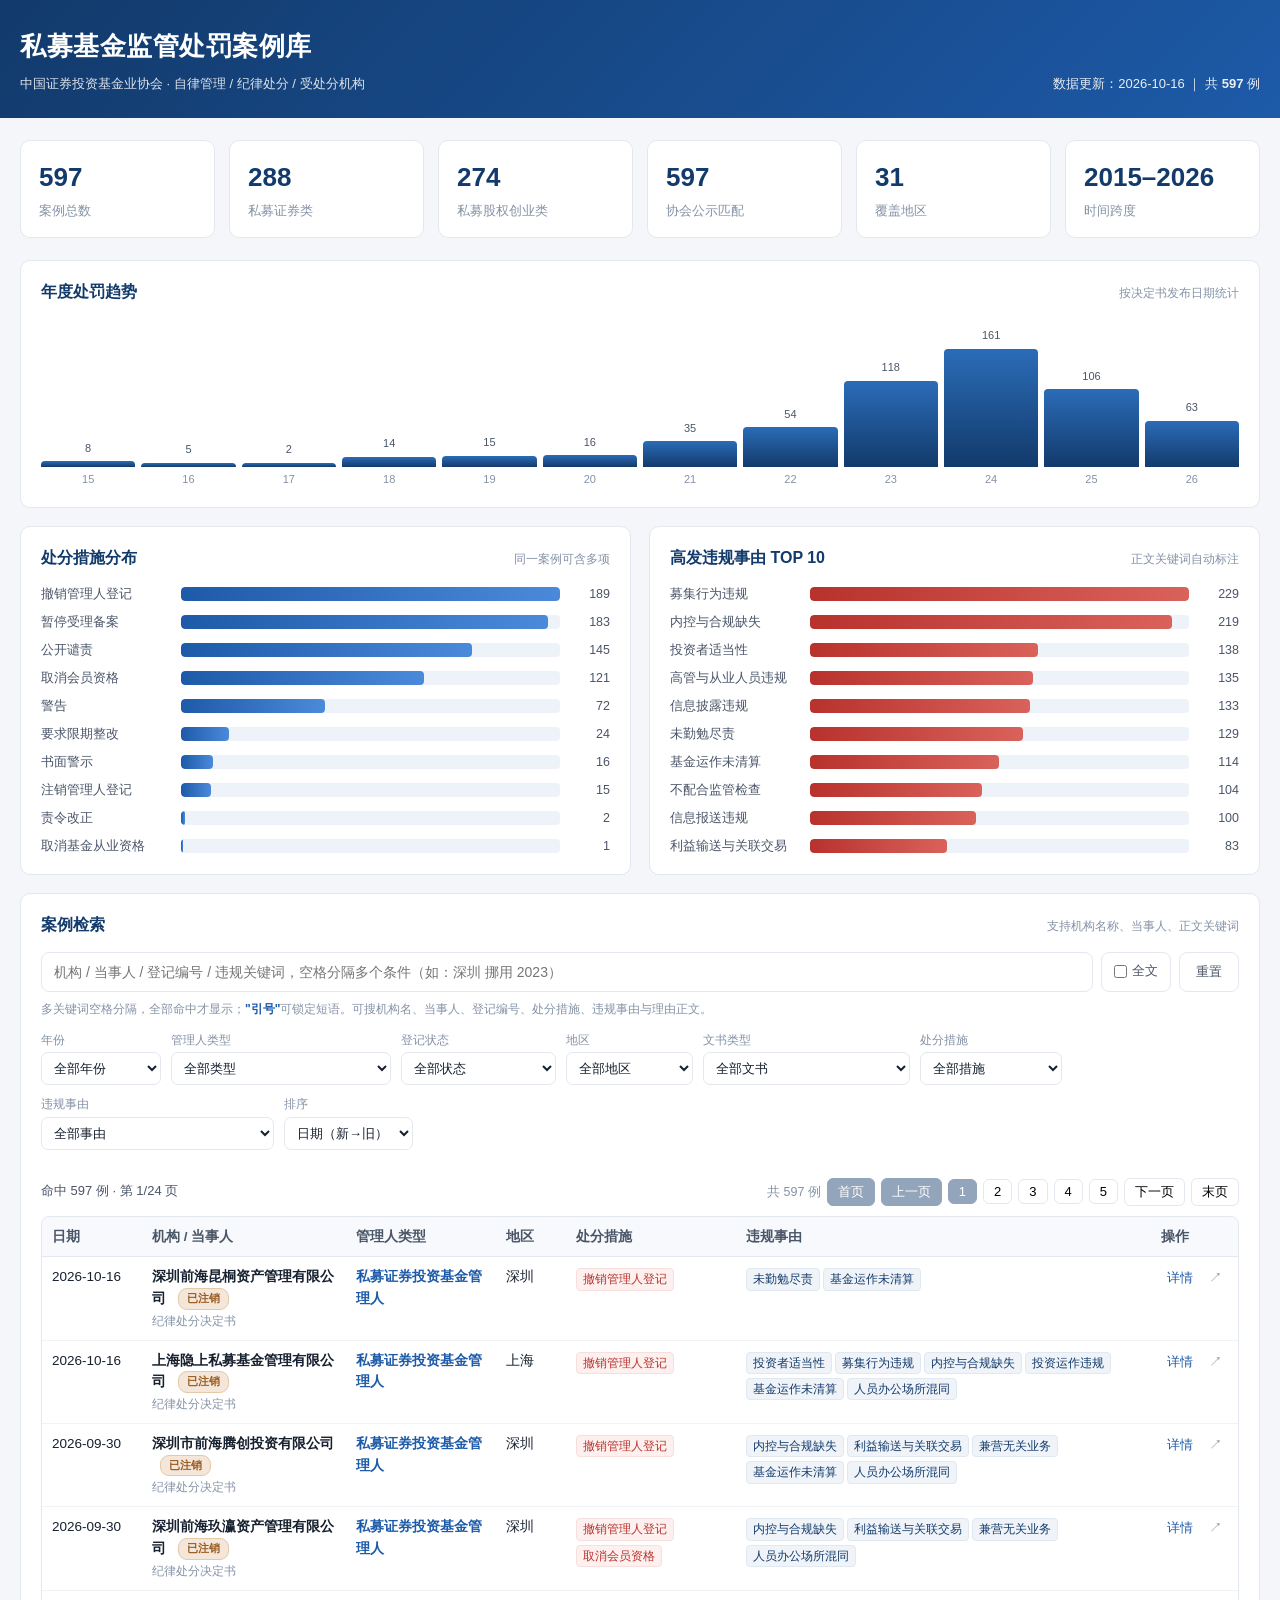
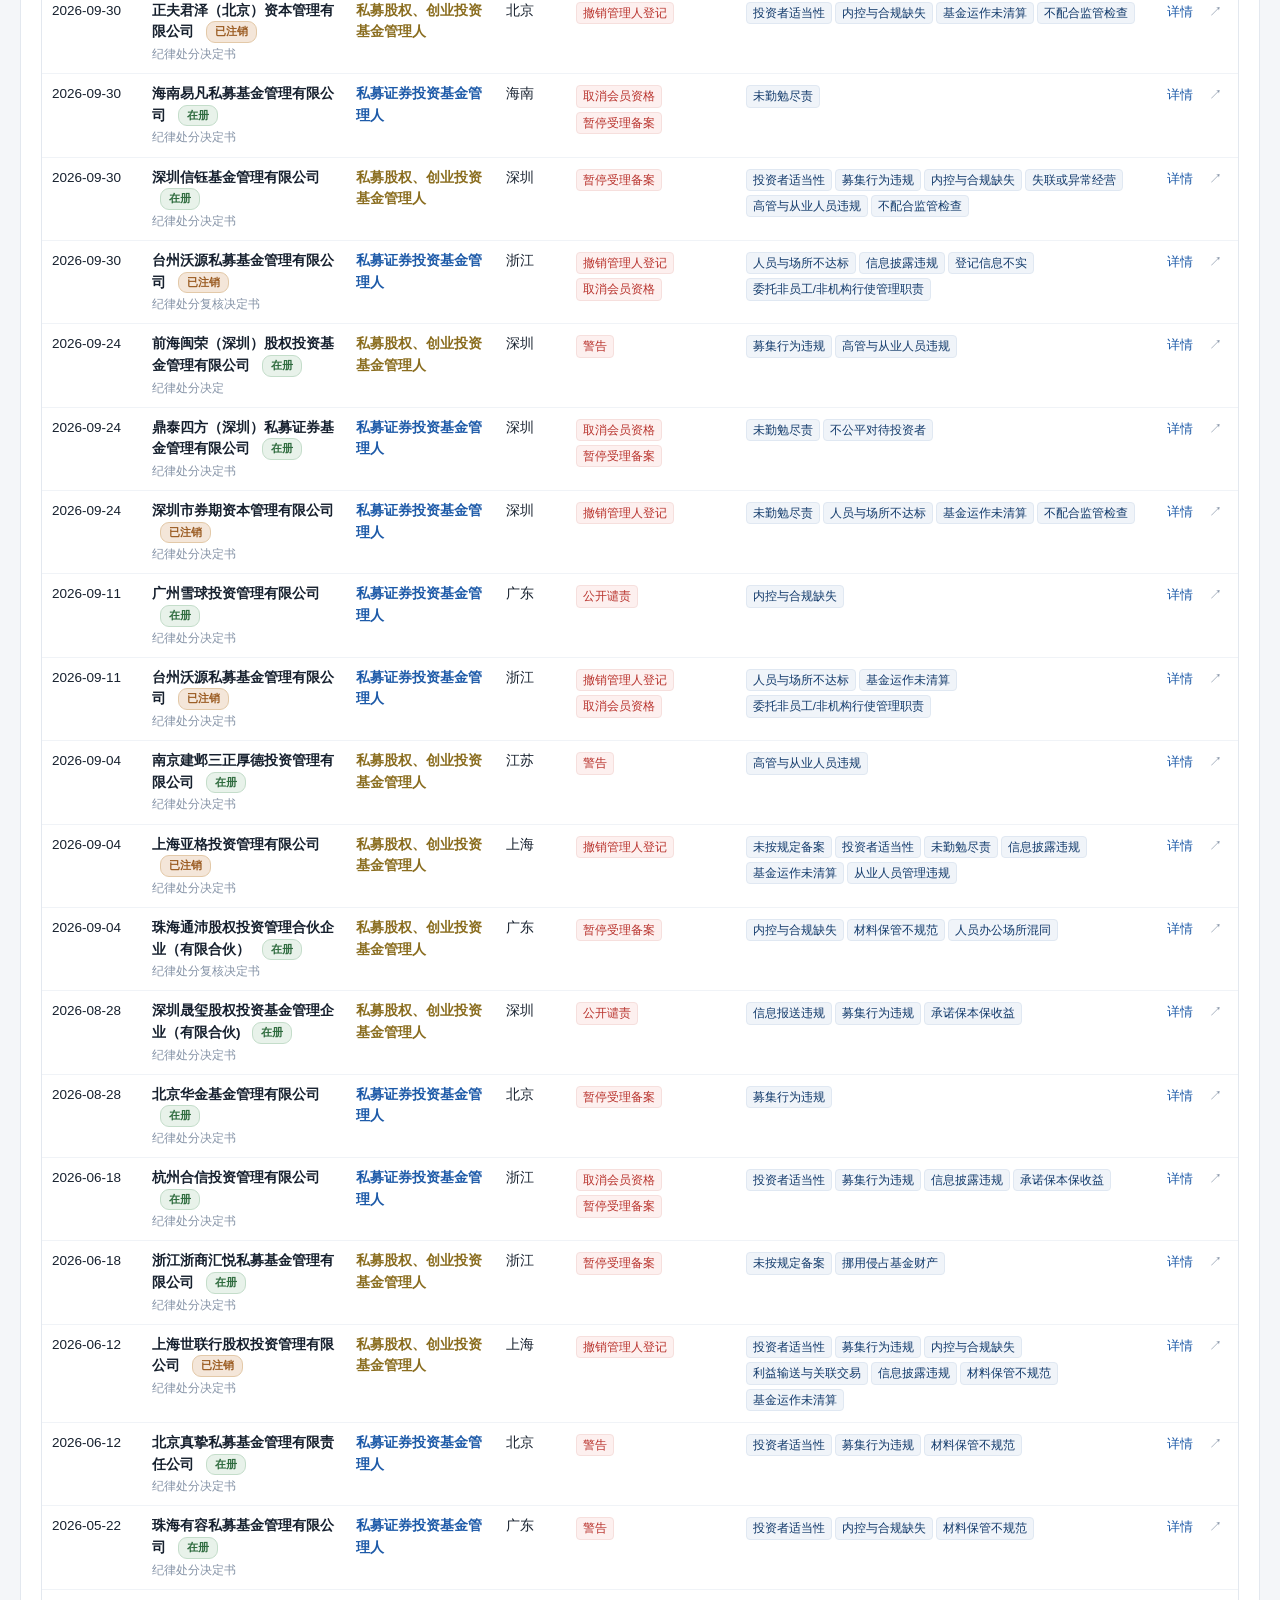
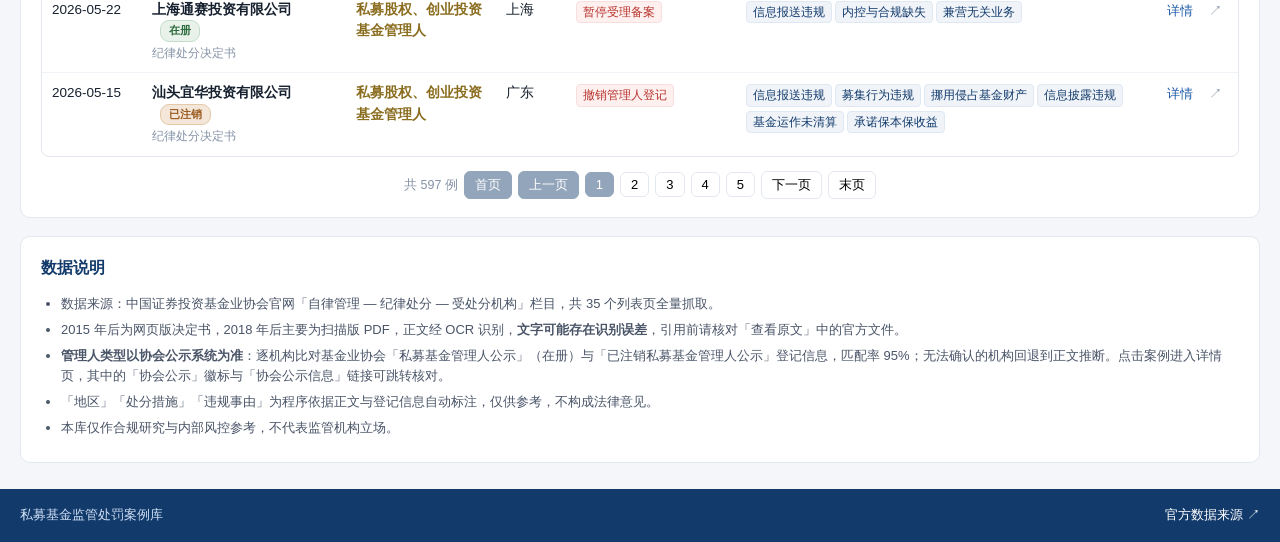
==== commit 458d5d0a: "feat: 案例详情改为独立页面，替代弹窗 - 新增 docs/case.html + docs/assets/case.js，路径 case.html?id=<编号> - 详情页布局：标题/徽标 →" ====
--- a/docs/index.html
+++ b/docs/index.html
@@ -5,7 +5,7 @@
 <meta name="viewport" content="width=device-width, initial-scale=1.0">
 <title>私募基金监管处罚案例库 | 中国证券投资基金业协会纪律处分</title>
 <meta name="description" content="收录中国证券投资基金业协会纪律处分（受处分机构）全量案例，支持按机构、年份、地区、违规类型、处分措施检索。">
-<link rel="stylesheet" href="assets/style.css?v=202610301031">
+<link rel="stylesheet" href="assets/style.css?v=202610301250">
 </head>
 <body>
 <header class="site-header">
@@ -90,7 +90,7 @@
             <th style="width:70px">地区</th>
             <th style="width:170px">处分措施</th>
             <th>违规事由</th>
-            <th style="width:70px">原文</th>
+            <th style="width:86px">操作</th>
           </tr>
         </thead>
         <tbody id="case-tbody"></tbody>
@@ -104,7 +104,7 @@
     <ul class="notes">
       <li>数据来源：中国证券投资基金业协会官网「自律管理 — 纪律处分 — 受处分机构」栏目，共 35 个列表页全量抓取。</li>
       <li>2015 年后为网页版决定书，2018 年后主要为扫描版 PDF，正文经 OCR 识别，<b>文字可能存在识别误差</b>，引用前请核对「查看原文」中的官方文件。</li>
-      <li><b>管理人类型以协会公示系统为准</b>：逐机构比对基金业协会「私募基金管理人公示」（在册）与「已注销私募基金管理人公示」登记信息，匹配率 95%；无法确认的机构回退到正文推断。详情弹窗中的「协会公示」徽标与「协会公示信息」链接可跳转核对。</li>
+      <li><b>管理人类型以协会公示系统为准</b>：逐机构比对基金业协会「私募基金管理人公示」（在册）与「已注销私募基金管理人公示」登记信息，匹配率 95%；无法确认的机构回退到正文推断。点击案例进入详情页，其中的「协会公示」徽标与「协会公示信息」链接可跳转核对。</li>
       <li>「地区」「处分措施」「违规事由」为程序依据正文与登记信息自动标注，仅供参考，不构成法律意见。</li>
       <li>本库仅作合规研究与内部风控参考，不代表监管机构立场。</li>
     </ul>
@@ -118,22 +118,6 @@
   </div>
 </footer>
 
-<div class="modal" id="modal" hidden>
-  <div class="modal-box">
-    <div class="modal-head">
-      <h3 id="m-title"></h3>
-      <button id="m-close" type="button" aria-label="关闭">×</button>
-    </div>
-    <div class="modal-meta" id="m-meta"></div>
-    <div class="penalty-box" id="m-penalty"></div>
-    <div class="modal-body"><pre id="m-text">正文加载中…</pre></div>
-    <div class="modal-foot">
-      <a id="m-link" href="#" target="_blank" rel="noopener">查看协会原文 ↗</a>
-      <a id="m-reg" href="#" target="_blank" rel="noopener" hidden>协会公示信息 ↗</a>
-    </div>
-  </div>
-</div>
-
-<script src="assets/app.js?v=202610301031"></script>
+<script src="assets/app.js?v=202610301250"></script>
 </body>
 </html>
--- a/docs/assets/style.css
+++ b/docs/assets/style.css
@@ -119,3 +119,89 @@
   .bar-chart{height:140px}
   .h-bar{grid-template-columns:100px 1fr 34px}
 }
+
+/* ============================================================
+   案例详情页
+   ============================================================ */
+.detail-page .site-header{padding:20px 0 18px}
+.detail-page .brand h1{font-size:22px}
+.back-link{display:inline-block;font-size:12.5px;color:#cfe0f5;margin-bottom:6px}
+.back-link:hover{color:#fff;text-decoration:none}
+.header-link{color:#dbe8f8;font-size:13px}
+.header-link:hover{color:#fff}
+.loading{background:var(--card);border:1px solid var(--line);border-radius:10px;padding:40px;text-align:center;color:var(--ink3)}
+
+.crumb{font-size:12.5px;color:var(--ink3);margin:18px 0 12px}
+.crumb a{color:var(--ink3)}
+.crumb a:hover{color:var(--brand2)}
+.crumb .sep{margin:0 7px;color:#c3ccda}
+.crumb b{color:var(--ink2);font-weight:600}
+
+.case-layout{display:grid;grid-template-columns:minmax(0,1fr) 320px;gap:18px;align-items:start}
+@media(max-width:980px){.case-layout{grid-template-columns:1fr}}
+
+.case-head{background:var(--card);border:1px solid var(--line);border-radius:10px;padding:20px 22px 18px;margin-bottom:14px}
+.case-head h1{margin:0;font-size:23px;line-height:1.45;color:var(--brand);word-break:break-word}
+.case-head .badge-row{margin-top:10px}
+.case-head .badge-row .reg-badge{margin-left:0;margin-right:6px}
+.case-sub{margin:10px 0 0;font-size:12.5px;color:var(--ink3);line-height:1.6;word-break:break-word}
+.doc-badge{background:#eef3fa;color:#2b5c93;border:1px solid #d9e4f2}
+
+.meta-strip{display:grid;grid-template-columns:repeat(auto-fit,minmax(150px,1fr));gap:10px;margin-bottom:14px}
+.meta-item{background:var(--card);border:1px solid var(--line);border-radius:8px;padding:10px 12px}
+.meta-item .k{display:block;font-size:11.5px;color:var(--ink3)}
+.meta-item .v{display:block;font-size:14px;font-weight:600;color:var(--ink);margin-top:2px;word-break:break-word}
+.other-parties{margin:0 0 14px;font-size:13px;color:var(--ink2)}
+
+.tag-row{display:flex;flex-wrap:wrap;gap:6px}
+.tag.big{font-size:12.5px;padding:3px 9px;border-radius:5px;margin:0}
+.tag.red.big{background:#fdf0ef;color:var(--accent);border-color:#f3d3cf}
+
+.quote{margin:0 0 12px;padding:12px 14px;background:#fdf6f5;border:1px solid #f3ddd9;border-left:3px solid var(--accent);
+  border-radius:6px;font-size:13.5px;line-height:1.8;color:#3b2a28;word-break:break-word}
+.decision summary{cursor:pointer;font-size:13px;color:var(--brand2);margin-bottom:8px}
+
+.doc{margin:0;white-space:pre-wrap;word-break:break-word;
+  font:14px/1.95 "PingFang SC","Microsoft YaHei",-apple-system,sans-serif;color:var(--ink)}
+.doc.small{font-size:13px;line-height:1.85;max-height:320px;overflow:auto;background:#fafbfd;
+  border:1px solid var(--line);border-radius:6px;padding:12px}
+.doc-tools{display:flex;align-items:center;gap:10px}
+.btn-s{padding:4px 10px;border:1px solid var(--line);background:#fff;border-radius:6px;
+  font-size:12px;color:var(--ink2);cursor:pointer}
+.btn-s:hover{background:var(--soft);color:var(--brand)}
+.btn{display:inline-block;padding:8px 14px;border-radius:7px;background:var(--brand2);color:#fff;font-size:13px}
+.btn:hover{background:var(--brand);text-decoration:none;color:#fff}
+
+.case-nav{display:flex;justify-content:space-between;gap:12px;margin:16px 0 30px;font-size:13px}
+.nav-link{background:var(--card);border:1px solid var(--line);border-radius:8px;padding:10px 14px;color:var(--ink2);max-width:49%}
+.nav-link:hover{border-color:#c9d8ec;color:var(--brand2);text-decoration:none}
+
+.case-side .panel{padding:14px 16px;margin-bottom:14px}
+.case-side .panel-head{margin-bottom:10px}
+.case-side .panel-head h2{font-size:14px}
+.case-side .panel.sticky{position:sticky;top:14px}
+@media(max-width:980px){.case-side .panel.sticky{position:static}}
+
+.kv{margin:0;display:flex;flex-direction:column;gap:0}
+.kv-row{display:grid;grid-template-columns:78px 1fr;gap:8px;padding:7px 0;border-bottom:1px dashed #eef1f6;font-size:12.5px}
+.kv-row:last-child{border-bottom:none}
+.kv-row dt{color:var(--ink3)}
+.kv-row dd{margin:0;color:var(--ink);word-break:break-word}
+
+.side-links{display:flex;flex-direction:column;gap:8px}
+.side-link{font-size:12.5px}
+.side-link:hover{text-decoration:underline}
+
+.empty-state{text-align:center;padding:50px 20px}
+.empty-state h2{margin:0 0 8px;color:var(--brand);font-size:18px}
+.empty-state p{color:var(--ink3);font-size:13.5px}
+
+/* 列表操作列与整行可点击 */
+table.cases tbody tr.row{cursor:pointer}
+table.cases tbody tr.row:hover{background:#f4f8fd}
+.op-cell{white-space:nowrap}
+.op{display:inline-block;font-size:12.5px;color:var(--brand2);padding:2px 6px;border-radius:4px}
+.op:hover{background:var(--soft);text-decoration:none}
+.op.ext{color:var(--ink3)}
+a.org{font-weight:600;color:var(--ink)}
+a.org:hover{color:var(--brand2);text-decoration:underline}
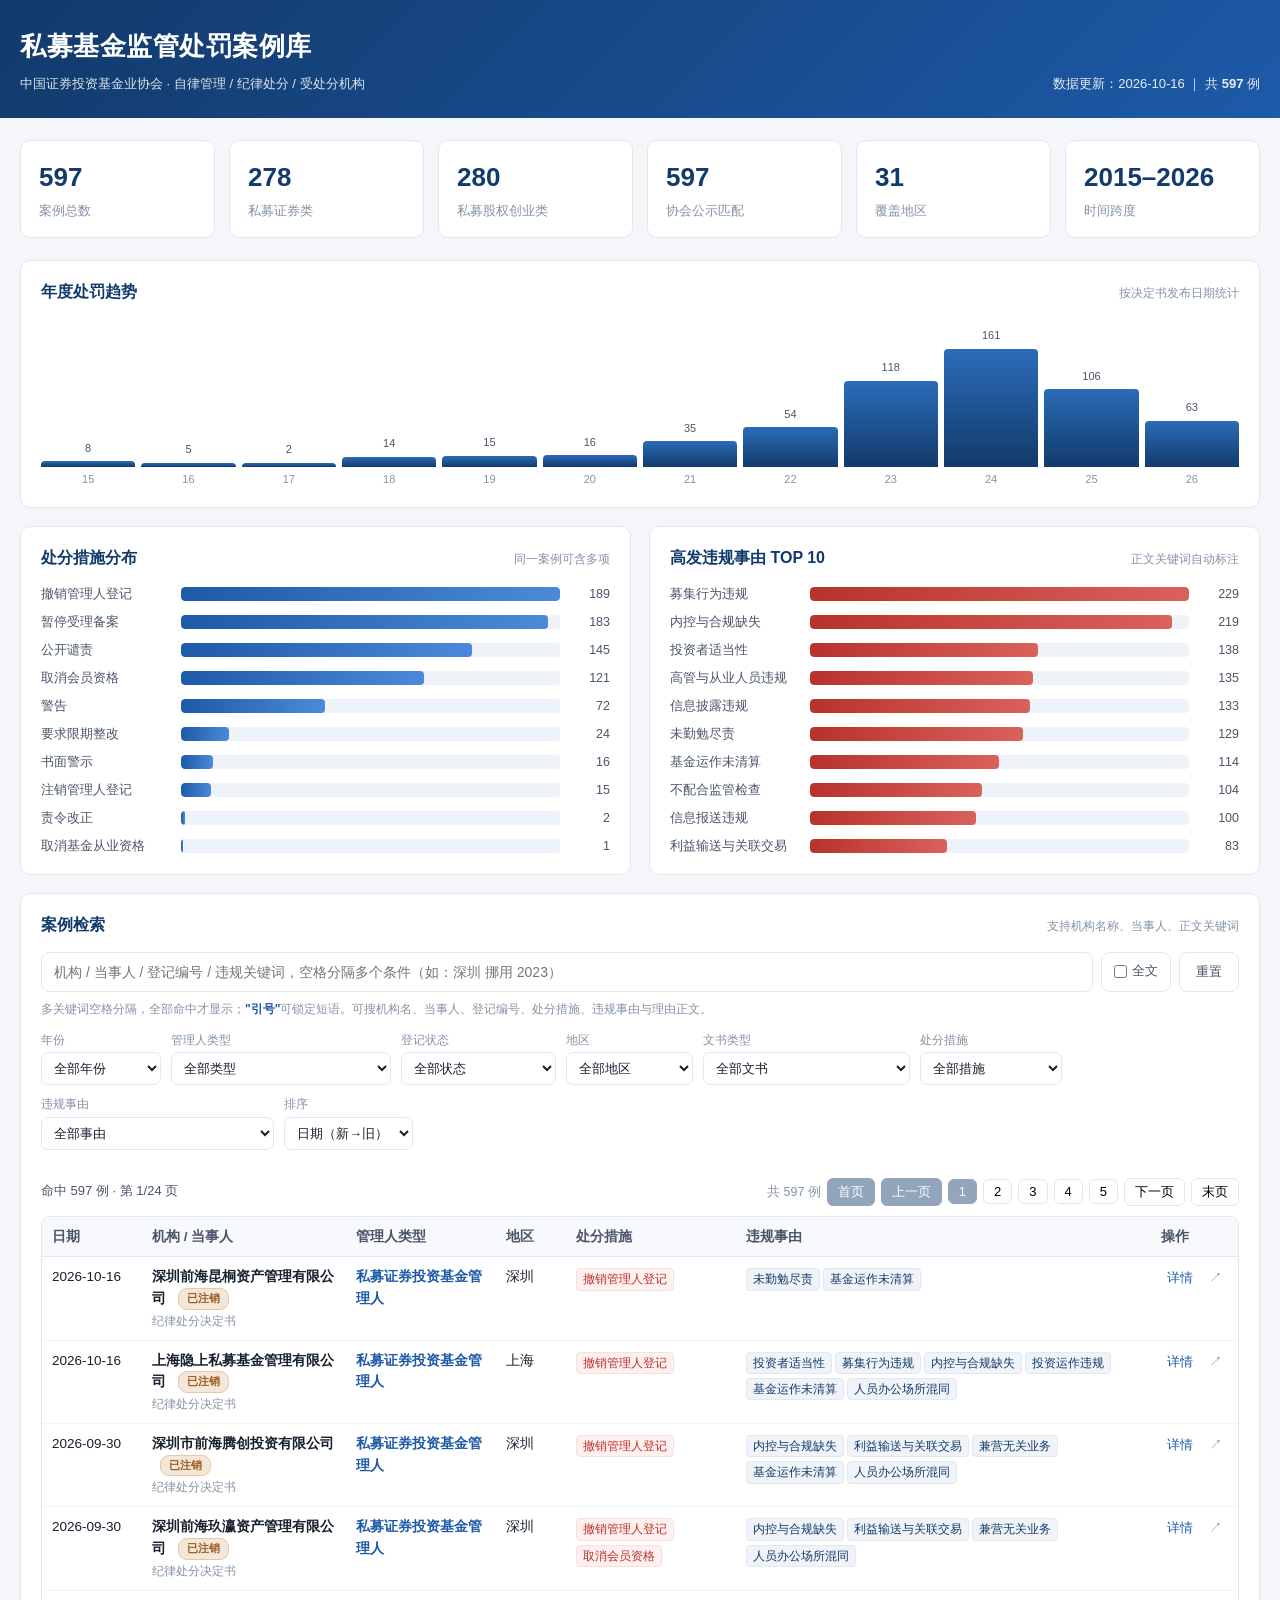
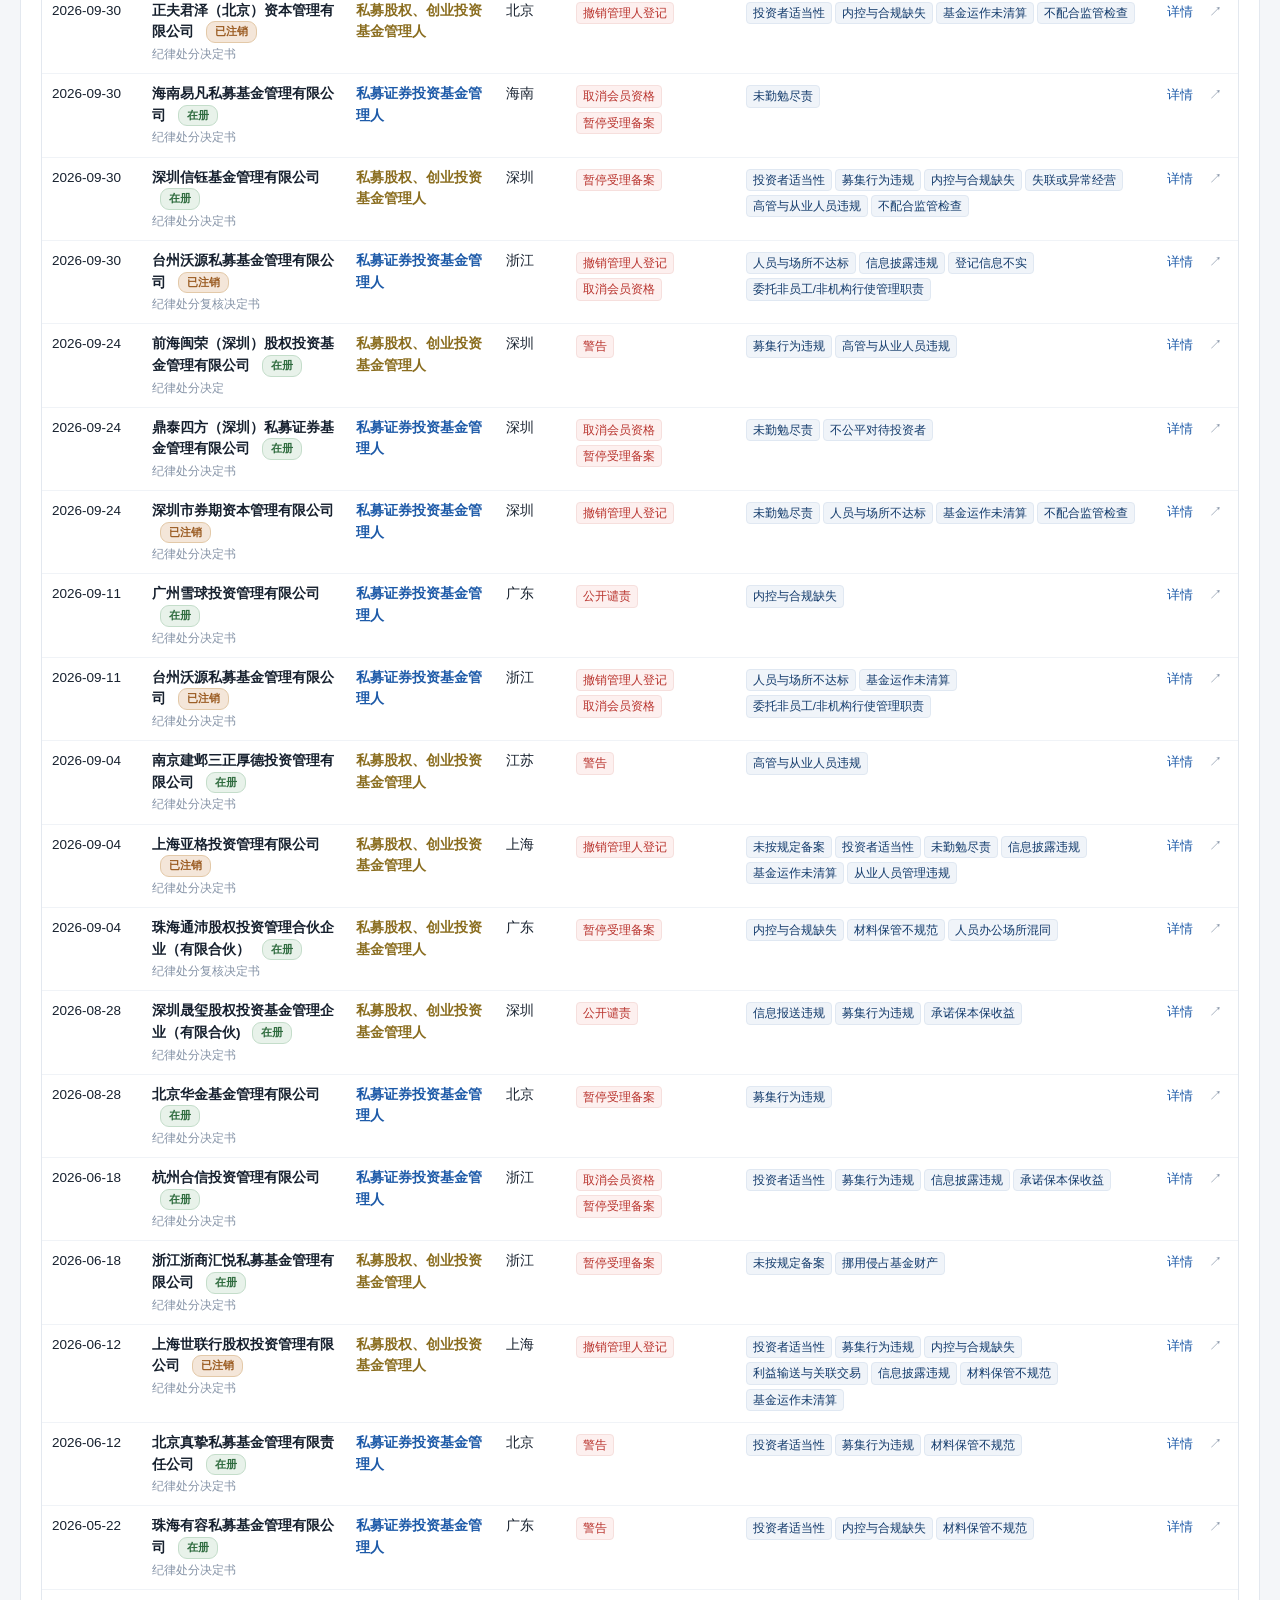
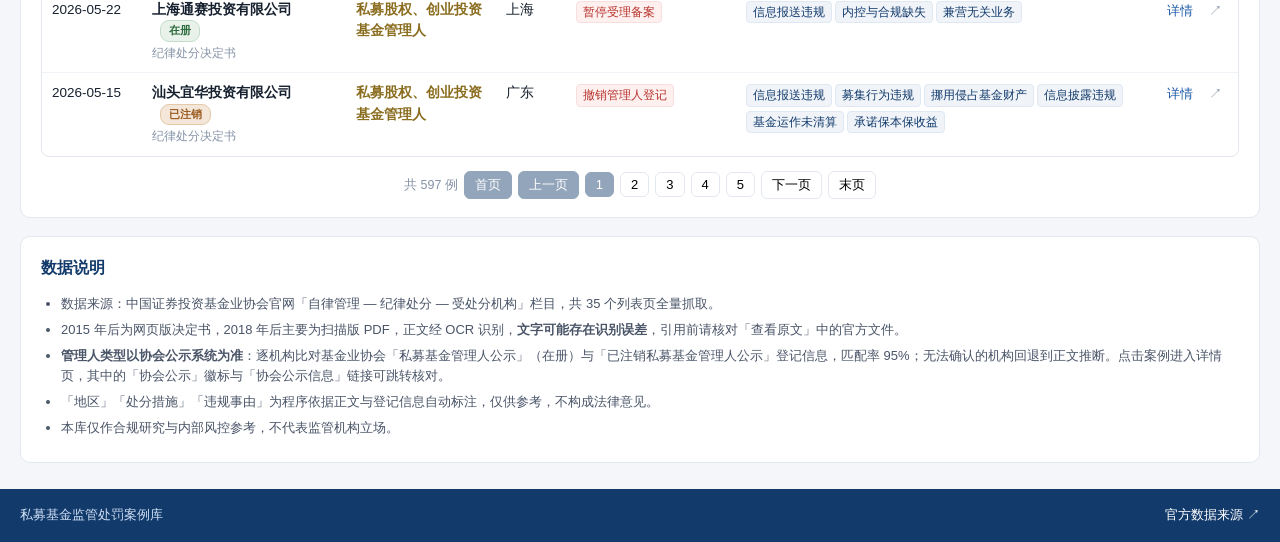
==== commit ae05ab56: "audit: 全量核对数据源，补齐机构名缺失并修复分页硬编码 核查结论（详见 AUDIT.md）： - 协会受处分机构栏目 597 条 vs 本地 597 条，按 URL 比对新增 0 / 消失 0 " ====
--- a/docs/index.html
+++ b/docs/index.html
@@ -5,7 +5,7 @@
 <meta name="viewport" content="width=device-width, initial-scale=1.0">
 <title>私募基金监管处罚案例库 | 中国证券投资基金业协会纪律处分</title>
 <meta name="description" content="收录中国证券投资基金业协会纪律处分（受处分机构）全量案例，支持按机构、年份、地区、违规类型、处分措施检索。">
-<link rel="stylesheet" href="assets/style.css?v=202610301250">
+<link rel="stylesheet" href="assets/style.css?v=202610301405">
 </head>
 <body>
 <header class="site-header">
@@ -118,6 +118,6 @@
   </div>
 </footer>
 
-<script src="assets/app.js?v=202610301250"></script>
+<script src="assets/app.js?v=202610301405"></script>
 </body>
 </html>
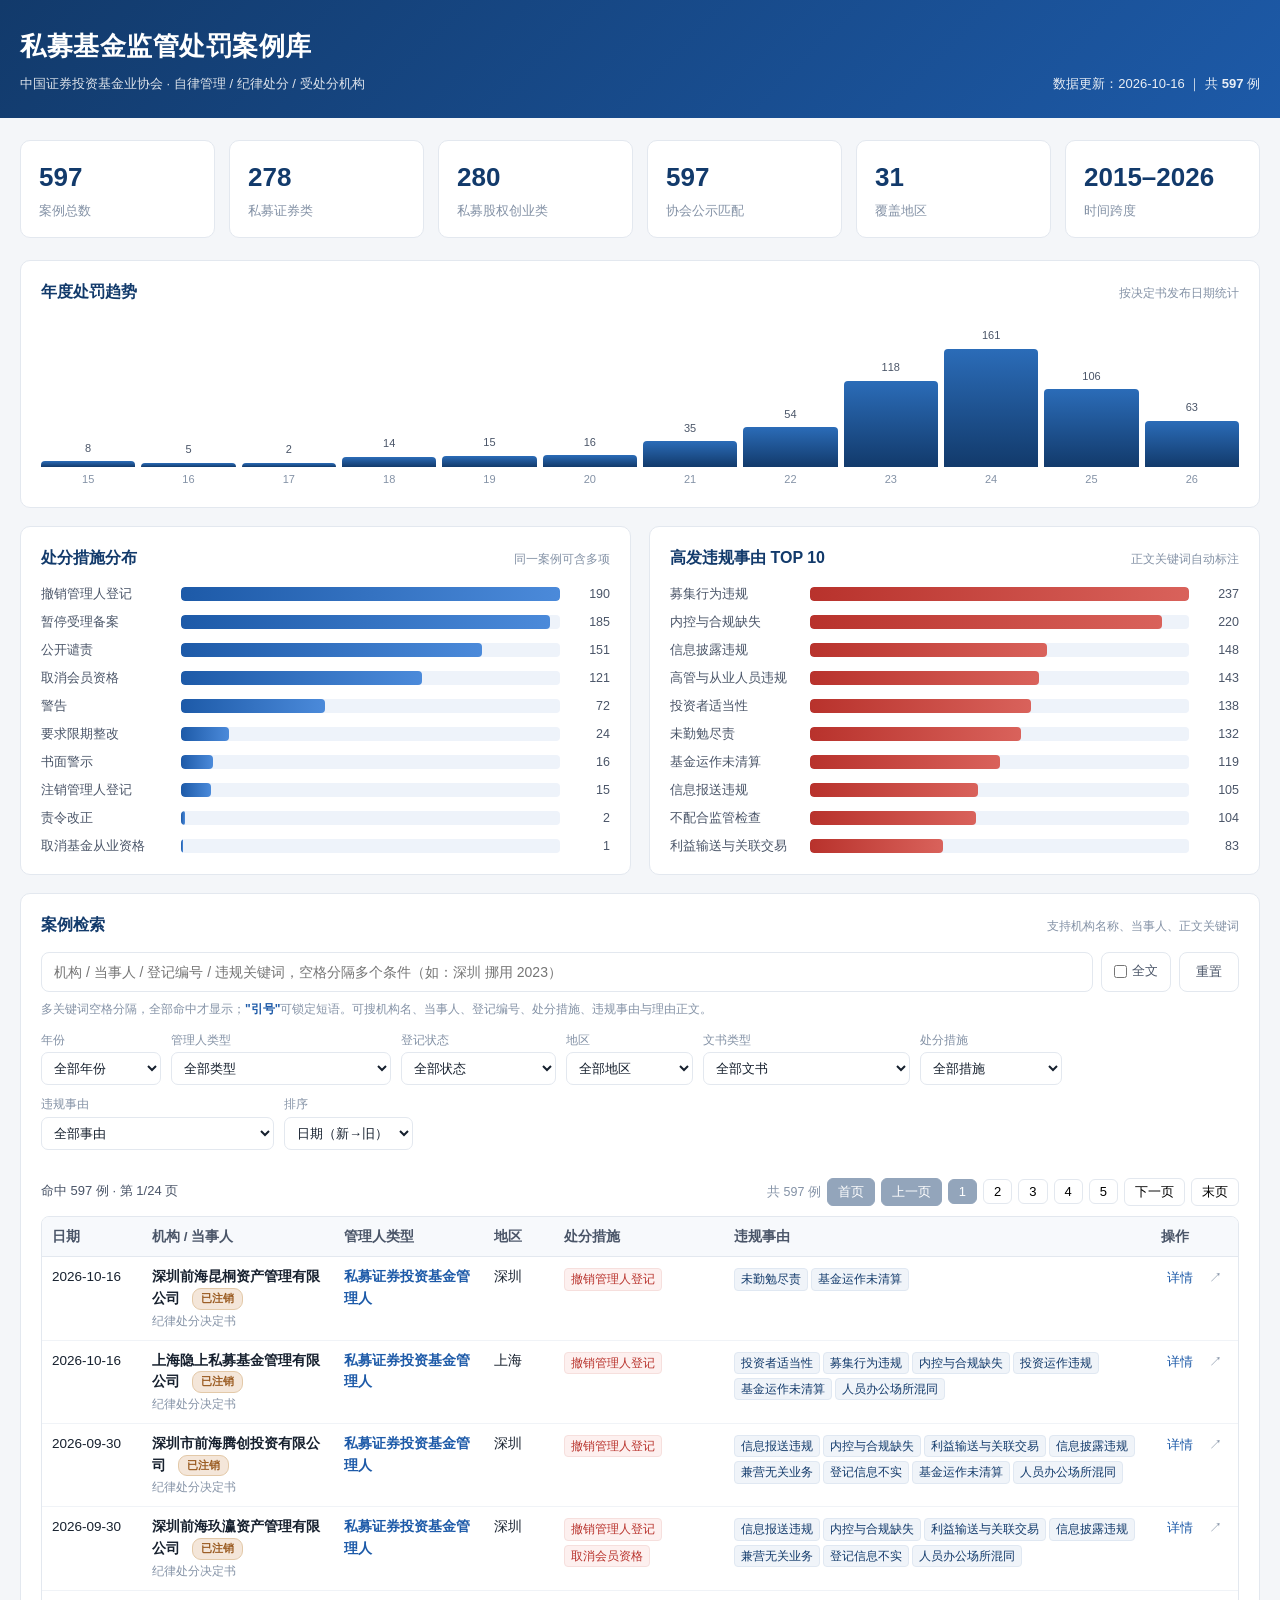
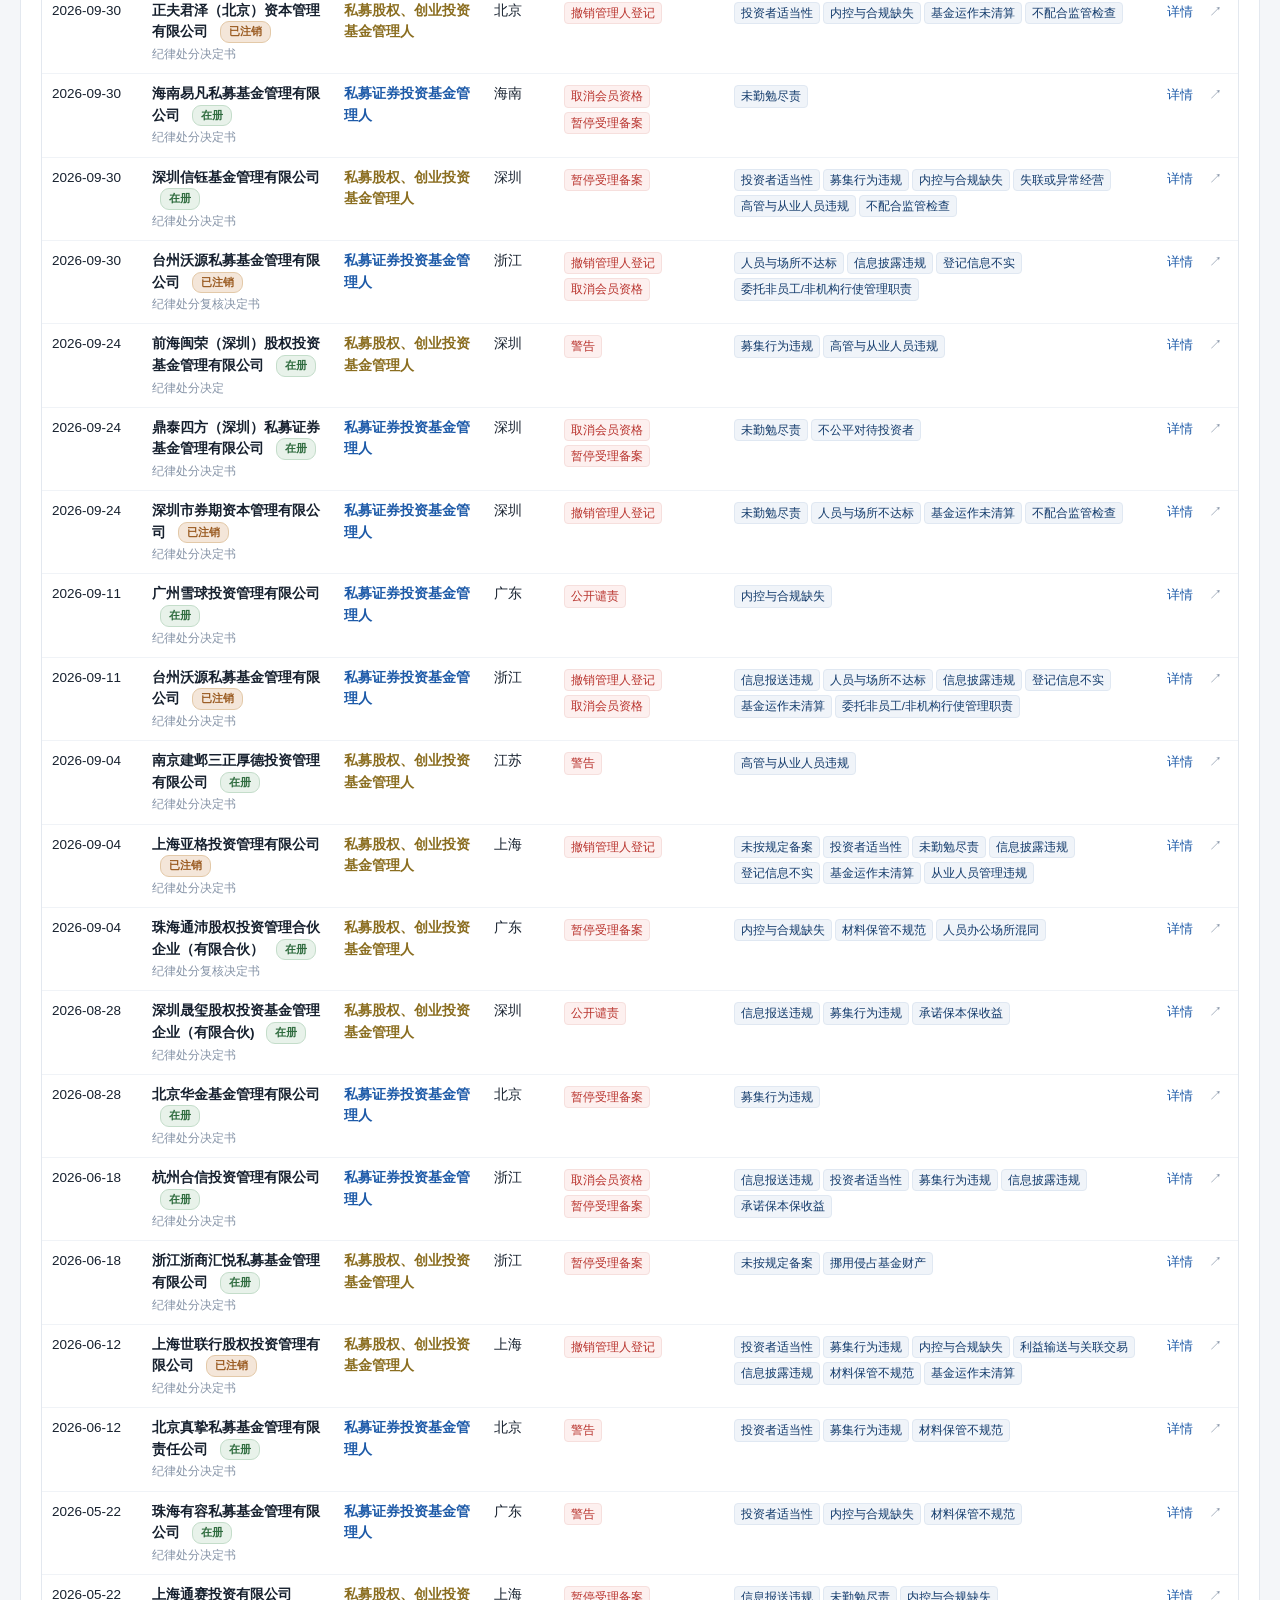
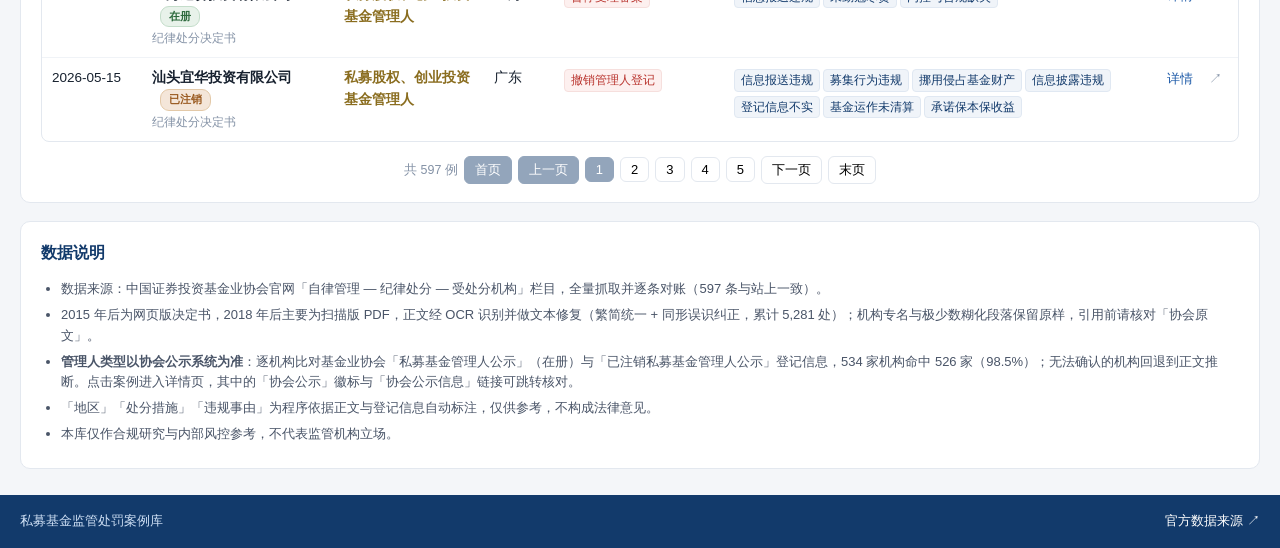
==== commit f046571e: "fix: 修正扫描件 OCR 误识与标题粘连，新增体检脚本 - 新增 polish_ocr()：繁体→简体 + 45 条上下文锚定纠错，仅作用于 480 篇扫描件 - 修复私募/基金/证券/披露/谨慎" ====
--- a/docs/index.html
+++ b/docs/index.html
@@ -102,9 +102,9 @@
   <section class="panel">
     <div class="panel-head"><h2>数据说明</h2></div>
     <ul class="notes">
-      <li>数据来源：中国证券投资基金业协会官网「自律管理 — 纪律处分 — 受处分机构」栏目，共 35 个列表页全量抓取。</li>
-      <li>2015 年后为网页版决定书，2018 年后主要为扫描版 PDF，正文经 OCR 识别，<b>文字可能存在识别误差</b>，引用前请核对「查看原文」中的官方文件。</li>
-      <li><b>管理人类型以协会公示系统为准</b>：逐机构比对基金业协会「私募基金管理人公示」（在册）与「已注销私募基金管理人公示」登记信息，匹配率 95%；无法确认的机构回退到正文推断。点击案例进入详情页，其中的「协会公示」徽标与「协会公示信息」链接可跳转核对。</li>
+      <li>数据来源：中国证券投资基金业协会官网「自律管理 — 纪律处分 — 受处分机构」栏目，全量抓取并逐条对账（597 条与站上一致）。</li>
+      <li>2015 年后为网页版决定书，2018 年后主要为扫描版 PDF，正文经 OCR 识别并做文本修复（繁简统一 + 同形误识纠正，累计 5,281 处）；机构专名与极少数糊化段落保留原样，引用前请核对「协会原文」。</li>
+      <li><b>管理人类型以协会公示系统为准</b>：逐机构比对基金业协会「私募基金管理人公示」（在册）与「已注销私募基金管理人公示」登记信息，534 家机构命中 526 家（98.5%）；无法确认的机构回退到正文推断。点击案例进入详情页，其中的「协会公示」徽标与「协会公示信息」链接可跳转核对。</li>
       <li>「地区」「处分措施」「违规事由」为程序依据正文与登记信息自动标注，仅供参考，不构成法律意见。</li>
       <li>本库仅作合规研究与内部风控参考，不代表监管机构立场。</li>
     </ul>
